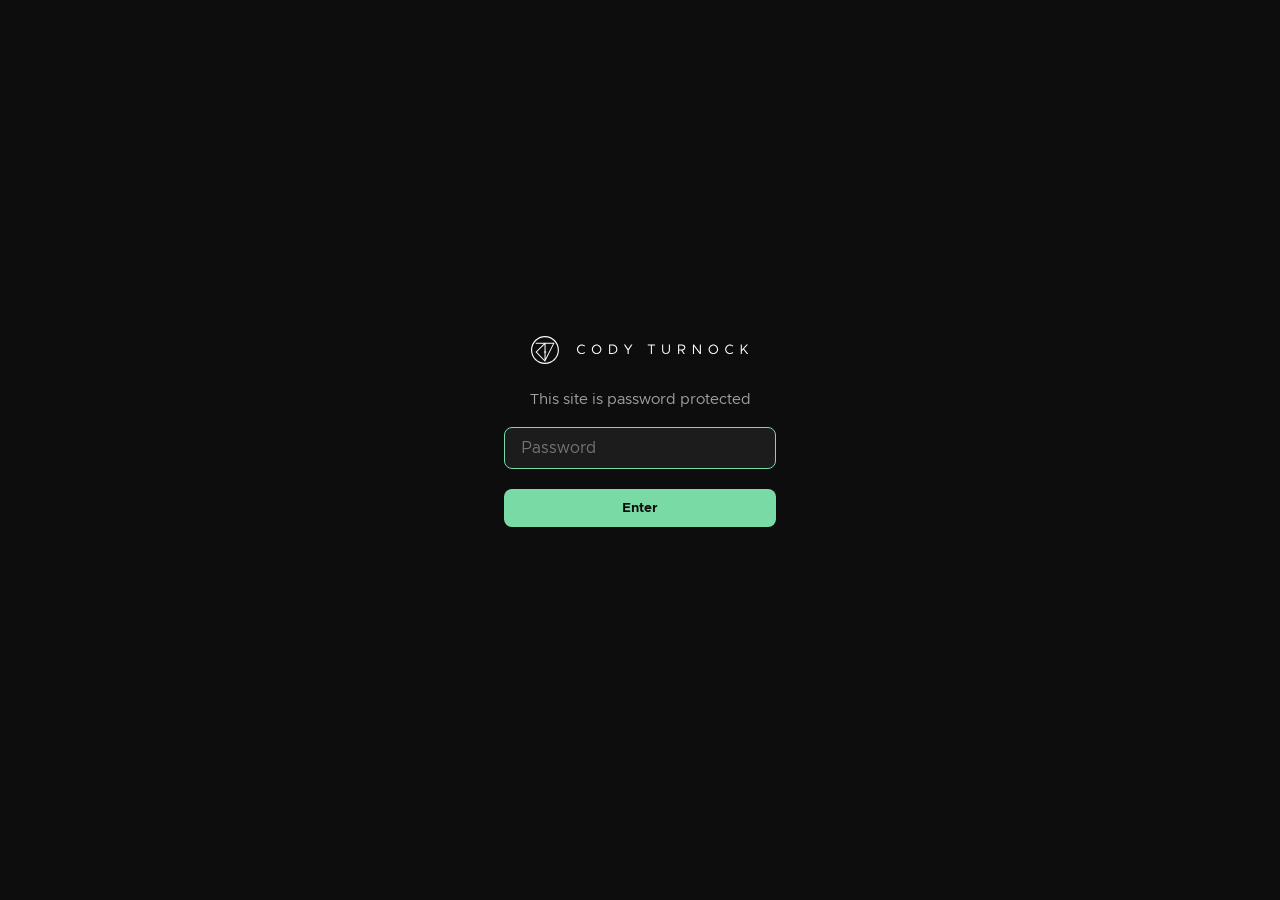
==== custom-video-request.html @ 4d794141 "added new website files" ====
<!DOCTYPE html>
<html lang="en">
<head>
    <meta charset="UTF-8">
    <meta name="viewport" content="width=device-width, initial-scale=1.0">
    <script>
        if (window.location.hash) {
            history.replaceState(null, '', window.location.pathname + window.location.search);
        }
    </script>
    <title>Custom Video Request | Cody Turnock</title>
    <meta name="description" content="Case study: redesigning how fleet managers request vehicle camera footage — from a spec that couldn't work to the most-used feature among dual-camera customers.">
    <meta property="og:title" content="Custom Video Request | Cody Turnock">
    <meta property="og:description" content="Case study: redesigning how fleet managers request vehicle camera footage — from a spec that couldn't work to the most-used feature among dual-camera customers.">
    <meta property="og:type" content="article">
    <link rel="stylesheet" href="style.css">
    <link rel="icon" href="assets/cturnock-logo.svg" type="image/svg+xml">

</head>
<body>
    <div class="gate-overlay">
        <form id="gate-form" class="gate-form">
            <img src="assets/cturnock-logo-full.svg" alt="Cody Turnock logo" class="gate-logo">
            <label for="gate-password" class="gate-label">This site is password protected</label>
            <input type="password" id="gate-password" class="gate-input" placeholder="Password" autocomplete="off" autofocus>
            <button type="submit" class="gate-submit">Enter</button>
            <p id="gate-error" class="gate-error"></p>
        </form>
    </div>
    <div id="site-content">
    <section class="navigation">
        <a href="index.html"><img src="assets/cturnock-logo-full.svg" alt="Cody Turnock logo"></a>
        <a href="index.html" class="nav-back">&larr; All Work</a>
    </section>
    <section class="hero">
      <h1>Custom video request</h1>
      <p>Redesigning how fleet managers find and request vehicle camera footage — from a spec that couldn't work to the most-used feature among dual-camera customers.</p>
    <p class="super-sub">Ambiguous requirements • Cross-functional alignment • Systems thinking • Business impact</p>
    </section>
    <div class="case-body">
        <div class="case-content">
            <section class="introduction">
                <div class="intro-role">
                    <span class="title-label">My Role</span>
                    <p>Sole Product Designer partnering with Product, Engineering, Legal, Customer Success, and leadership. Led workflow definition, interaction design, stakeholder alignment, and implementation through launch.</p>
                </div>
                <div class="intro-product">
                    <span class="title-label">Product</span>
                    <p>OnStar Vehicle Insights</p>
                </div>
                <div class="intro-outcome">
                    <span class="title-label">Outcome</span>
                    <p class="outcome-text">Shipped in OnStar Vehicle Insights, carried into the consolidated platform</p>
                </div>
                <div class="intro-image">
                    <img src="assets/cvr/fully-loaded.jpg" alt="OnStar Vehicle Insights Select Clip screen for Work Truck 1234 with the trip map and both road-facing and in-cabin camera previews loaded">
                </div>
            </section>
            <section class="story">
                <span class="story-bg-number" aria-hidden="true">01</span>
                <div class="story-content">
                    <span class="story-eyebrow">01 — Situation</span>
                    <h2>Footage only existed if the system decided something happened.</h2>
                    <p>OnStar Vehicle Insights gave fleet managers visibility into their vehicles, but access to video was limited to clips the system automatically captured when it detected an event — a hard brake, a collision, or another predefined trigger. If nothing triggered an event, there was no way to retrieve footage, even though fleet managers regularly needed to review moments the system couldn't anticipate.</p>
                    <p class="story-callout">Before — footage only existed if an event triggered it</p>
                </div>
                <div class="story-image">
                    <img src="assets/cvr/camera.png" alt="OnStar Vehicle Insights Trip History showing an automatically captured Hard Brake camera event with the road-view clip playing">
                </div>
            </section>
            <section class="story">
                <span class="story-bg-number story-bg-number--right" aria-hidden="true">02</span>
                <div class="story-content">
                    <span class="story-eyebrow">02 — Problem</span>
                    <h2>The spec asked for the one thing a fleet manager couldn't give.</h2>
                    <p>The original requirement asked for the opposite of what a fleet manager could realistically provide: an exact timestamp, with no other context, in exchange for a single 30-second video clip. In practice, that meant already knowing — to the second — when something had happened, at which point there was rarely much left to learn from the footage.</p>
                    <p>I brought two versions to the first design review after kickoff: the one the requirements described, and an alternative built from patterns already in the product. Instead of requiring an exact timestamp, a manager could narrow by location using the trip snapshot markers already on the map.</p>
                    <p>Product chose the original specification. The &ldquo;creepy factor&rdquo; label had come out of Legal's response to an earlier attempt at the problem and was still in the air, and Product was adding friction pre-emptively rather than spend the argument later. My alternatives stayed deliberately inside components and patterns OVI already had, which I thought made them easy to say yes to. Anything past the PRD was going to get the same answer. I disagreed and said so, but was directed to stay within the confines of the PRD to keep the project moving &mdash; so I built the requested version properly.</p>
                    <div class="callout-quote">
                        <p>The version written to the PRD was approved by the product manager and his manager, and moved forward on that basis. It wasn't until it was shown to the VP of Cloud &amp; AI / Digital Experiences that it stalled — he didn't buy the solution, for exactly the reason I'd flagged from the beginning: the friction to find footage was still too high for fleet managers to get what they needed. That pushback became the opportunity to solve the real problem instead of the original specification.</p>
                    </div>
                    <p class="story-callout">What I built to the original spec</p>
                    <div class="framed-image-row framed-image-row-2">
                        <div class="framed-image"><img src="assets/cvr/vehicle-dealer-grid-01.jpg" alt="Select Clip screen with trip map and timeline"></div>
                        <div class="framed-image"><img src="assets/cvr/v1-clips.png" alt="Lytx Recordings modal with a date and time picker and a single requested clip preview, showing 100 clips remaining"></div>
                    </div>
                </div>
            </section>
            <section class="story">
                <span class="story-bg-number" aria-hidden="true">03</span>
                <div class="story-content">
                    <span class="story-eyebrow">03 — Approach</span>
                    <h2>Rethinking the problem.</h2>
                    <p>Because I had raised the concern early and brought alternative thinking with me, I was given room to design without technical or business constraints — not just to land on the ideal experience, but to solve the problem for our dual-camera customers: identify the ideal experience first, then work backward toward something feasible.</p>
                    <p>My first concept assumed infrastructure the platform didn't yet have, including live video streaming. While it wasn't immediately buildable, it clarified something important: users didn't need live video — they needed multiple ways to narrow down a specific moment in time. That insight became the foundation for the rest of the experience.</p>

                    <h3>Designing the experience.</h3>
                    <p>I worked with Product and Engineering to evolve the ideal concept into something that could realistically ship, bringing the director, the VP, and the engineering leads along as it took shape. The final workflow allows a fleet manager to select a vehicle, narrow the search by date and time, cross-reference the trip on a map to identify the correct location, and preview a still image before requesting footage.</p>

                    <div class="framed-image">
                        <img src="assets/cvr/select-trip-modal.png" alt="Select Trip modal showing a vehicle's trips for the day on a map">
                    </div>
                    <div class="callout-box">
                        <span class="callout-label">Decision 01 — Keeping clips with the vehicle</span>
                        <p>The simplest implementation stored every requested clip in one centralized page, disconnected from the vehicle it belonged to. I pushed for a different approach: every vehicle received its own Clips page, using the existing vehicle list as the primary way to browse, search, and filter footage — matching how fleet managers already thought about their vehicles instead of forcing them into a separate organizational model.</p>
                    </div>

                    <div class="framed-image-row">
                        <div class="framed-image"><img src="assets/cvr/select-clip-timeline.png" alt="Select Clip screen with the trip timeline scrubber"></div>
                        <div class="framed-image"><img src="assets/cvr/map-noselect.jpg" alt="Select Clip screen before a clip is selected"></div>
                        <div class="framed-image"><img src="assets/cvr/select-clip-hero.png" alt="Select Clip screen with road and in-cabin camera previews"></div>
                    </div>
                    <div class="callout-box">
                        <span class="callout-label">Decision 02 — Designing around hardware limitations</span>
                        <p>Requesting a clip wakes the vehicle's camera, which can take up to two minutes if it's asleep. Rather than leaving users waiting on a loading state, the experience relies on cached trip data so users can immediately browse trips and identify the moment they need. Trips without available video are flagged up front, and the camera wake-up happens in parallel while users select a date, trip, and location. In many cases, the camera is ready by the time they've made a selection — if not, users can still submit a request without a preview when they already know the exact moment they need.</p>
                    </div>

                    <h3>Earning legal approval.</h3>
                    <blockquote class="pull-quote">
                        <p>The design I brought to Legal did more of what they had objected to, not less.</p>
                    </blockquote>
                    <p>By the time it reached Legal, the design had approval from Product, Engineering, my director, and the VP. It also went further than the version that had drawn the &ldquo;creepy factor&rdquo; label: time, location, and still images from both the road-facing and in-cabin cameras, all available before a manager requested any video. The objection was never the map itself &mdash; it was that the product kept adding ways to watch the driver. Legal pushed back on the same grounds.</p>
                    <p>Rather than debating opinions, I reframed the conversation by asking whether there was an actual legal or regulatory requirement preventing it. If there was, I'd design around it. If not, we could focus on mitigating the concerns instead of removing the capability altogether.</p>
                    <p>I also shifted the discussion toward the business problem we were solving. This wasn't simply about tracking drivers — it was about protecting company-owned vehicles worth $50,000–100,000 that could cause significant damage if misused.</p>

                    <div class="callout-box">
                        <span class="callout-label">To make the feature easier to approve, I proposed additional safeguards</span>
                        <ul>
                            <li>Every video request would generate an email notification.</li>
                            <li>Every request would be recorded in an audit log.</li>
                            <li>Video requests would be limited to four minutes of footage.</li>
                        </ul>
                    </div>
                    <div class="callout-quote">
                        <p>Separating hard requirements from subjective concerns, combined with stronger business framing and meaningful safeguards, ultimately earned approval for the experience.</p>
                    </div>
                </div>
            </section>
        </div>
    </div>

    <section class="flow-section">
        <span class="story-eyebrow">Mapping every scenario</span>
        <p>The full decision flow, worked out across vehicle states, camera availability, and request outcomes before a single screen got built.</p>
        <div class="board-frame">
            <img src="assets/cvr/cvr-flow.png" alt="Full decision flow diagram covering vehicle states, camera availability, and request outcomes">
        </div>

        <span class="title-label">Inspiration — Timeline &amp; scrubber interactions</span>
        <div class="inspiration-grid">
            <img src="assets/cvr/insp-01.jpg" alt="Reference: video player scrubber interaction">
            <img src="assets/cvr/insp-02.jpg" alt="Reference: clip editor timeline interaction">
            <img src="assets/cvr/insp-04.jpg" alt="Reference: multi-track timeline with waveform">
            <img src="assets/cvr/insp-03.jpg" alt="Reference: clip selection timeline">
        </div>
    </section>

    <section class="outcome">
        <div class="outcome-inner">
            <span class="story-bg-number" aria-hidden="true">04</span>
            <span class="story-eyebrow">04 — Outcome</span>
            <h2>A single 30-second clip request became a new way to search, request, and manage footage.</h2>
            <p>The workflow shipped in OnStar Vehicle Insights and was later adapted into GM's new consolidated commercial platform, demonstrating that the interaction model held up well beyond the original product.</p>

            <div class="stat-tiles">
                <div class="stat-tile">Custom video became the #1 requested feature among dual-camera customers.</div>
                <div class="stat-tile">Awareness of the feature reportedly helped support sales conversations around new camera hardware.</div>
                <div class="stat-tile">Among those customers, the per-vehicle Clips page became the most-visited page, 30–40% ahead of the next closest.</div>
            </div>

            <blockquote class="pull-quote">
                <p>&ldquo;This is an OVI feature worth the wait.&rdquo;</p>
                <cite>— Customer Success Manager</cite>
            </blockquote>

            <span class="title-label">Adapted into the new consolidated platform</span>
            <div class="board-frame">
                <img src="assets/cvr/ofi-flow.png" alt="Flow diagram of the video request workflow adapted into the new consolidated fleet platform">
            </div>
            <div class="framed-image-row">
                <div class="framed-image"><img src="assets/cvr/ofi-clips-table.jpg" alt="Video requests table in the new consolidated fleet platform"></div>
                <div class="framed-image"><img src="assets/cvr/ofi-empty-state.jpg" alt="Request video clip modal before a vehicle and date are chosen"></div>
                <div class="framed-image"><img src="assets/cvr/ofi-map-noselect.jpg" alt="Request video clip modal with a trip route drawn on the map"></div>
            </div>
            <div class="framed-image-row framed-image-row-2">
                <div class="framed-image"><img src="assets/cvr/ofi-complete.jpg" alt="Request video clip modal with trip photos and clip details filled in"></div>
                <div class="framed-image"><img src="assets/cvr/ofi-clip-details.jpg" alt="Clip details page with outside and inside camera views"></div>
            </div>
        </div>
    </section>

    <section class="case-footer">
        <span class="case-footer-copyright">&copy; Cody Turnock</span>
        <a href="index.html" class="case-footer-back">Back to work &rarr;</a>
    </section>
    </div>
    <script src="password-gate.js"></script>
</body>
</html>
---- style.css ----
*, *::before, *::after {
  box-sizing: border-box;
  margin: 0;
  padding: 0;
}

html {
  scroll-behavior: smooth;
}

@font-face {
    font-family: "Clarity-city";
    src: url('fonts/ClarityCity-Regular.woff2') format("woff2");
    font-weight: 500;
    font-style: normal;
}
@font-face {
    font-family: "Clarity-city";
    src: url('fonts/ClarityCity-Bold.woff2') format("woff2");
    font-weight: 700;
    font-style: normal;
}

/* ==========================================================================
   CASE STUDY PAGE PATTERNS
   Established on custom-video-request.html — reuse these same classes on
   the other case studies (fleet-director, vehicle-upload, etc.) so every
   page shares one visual system. See "Page specific styling" further down
   for the full rule definitions.

   PAGE SKELETON
   .case-body        — wraps all numbered sections, stacked.
   .case-content      — holds .introduction and every .story section, stacked.
   .introduction       — the My Role / Product / Outcome row at the top,
                        3-column grid (role gets more space than the two
                        short value columns), plus one full-width image.

   NUMBERED STORY SECTIONS (.story)
   Each numbered chapter (01 Situation, 02 Problem, 03 Approach...) is one
   <section class="story"> containing:
     .story-bg-number   — giant faint number watermark, left-aligned by
                          default. Add the extra class "story-bg-number--right"
                          to alternate a specific section to the right.
     .story-content      — eyebrow + h2 + body copy + any callouts/images,
                          all in document order (images can sit inline
                          between paragraphs, not just at the end).
     .story-eyebrow       — small green "01 — Situation" label.
     h3                   — sub-heading for splitting one story section into
                          parts (e.g. "Earning alignment." / "Designing the
                          experience." inside 03 — Approach).
     .story-callout        — single-line bold green statement (e.g.
                          "Before — footage only existed if an event
                          triggered it").

   CALLOUT VARIANTS — pick based on what the content is doing:
     .callout-quote  — left green accent border, dark tinted background.
                       Use for an emphasis PARAGRAPH pulled out of the
                       narrative (e.g. "the design was approved, then
                       stalled when...").
     .callout-box    — full border box, use for a LABELED aside: a bulleted
                       list (safeguards) or a "Decision 01 — ..." writeup.
                       Needs a .callout-label span as the heading.
     .pull-quote      — larger italic standalone quote (blockquote + p),
                       optional <cite> for attribution. Use sparingly, for
                       the single most quotable line in a section (a
                       stakeholder's words, a sharp one-liner) — it's a
                       bigger visual break than callout-quote.

   IMAGES
     .intro-image / .story-image  — one full-width framed screenshot at the
                       end of a section's content.
     .framed-image     — same framed-screenshot treatment, but usable inline
                       mid-content (e.g. between two callouts).
     .framed-image-row — 3-across grid of .framed-image. Add modifier class
                       "framed-image-row-2" for a 2-across (50/50) row.
     .framed-image-caption — small bold green label, for captioning one
                       image inside a framed-image-row (e.g. "Add manually"
                       above the empty-state image in a before/after pair).
     .board-frame       — for full-width flow-diagram / whiteboard exports
                       (no inner padding card, just a clean frame).
     .inspiration-grid  — 4-across grid with dashed borders, for mood-board /
                       reference thumbnails (not real product screenshots).

   OUTCOME SECTION (.outcome)
   Reserve for the final numbered section only — full-bleed background,
   gradient fading back to the page background near the bottom.
     .stat-tiles / .stat-tile — 3-across bordered, dark-filled result tiles.
     .pull-quote               — testimonial quote reused here with <cite>.

   CONCEPT / IN-PROGRESS PAGES (fleet-director.html)
     .case-badge          — small dot + "Case study — concept" label above h1.
     .story-final          — put on the last numbered .story section instead
                       of using .outcome, when the page shouldn't end on a
                       full-bleed gradient (e.g. still-conceptual work) —
                       just adds a plain top/bottom divider.

   TOP NAV (all case study / work pages)
     .navigation        — logo (linked to index.html) on the left, plus a
                       single .nav-back "All Work" link on the right. Same
                       markup and classes on every work page for consistency.
   ========================================================================== */

html {
    overflow-x: hidden;
}
body {
    background-color:#0D0D0D;
    color:#ffffff;
    max-width: 1400px;
    margin-inline:auto;
    padding:0 48px;
}
a {
    text-decoration: none;
    color:#fff;
}
a:hover {
    color: #7ADAA5;
}

/*Password gate — site-wide, gates every page. Hidden by default so a
  visitor without JS (or before password-gate.js runs) never sees the real
  content; JS adds .unlocked to <body> once the password is confirmed.*/
#site-content {
    display: none;
}
body.unlocked #site-content {
    display: block;
}
.gate-overlay {
    position: fixed;
    inset: 0;
    z-index: 1000;
    display: flex;
    align-items: center;
    justify-content: center;
    background: #0D0D0D;
}
body.unlocked .gate-overlay {
    display: none;
}
.gate-form {
    display: flex;
    flex-direction: column;
    align-items: center;
    gap: 1.25rem;
    width: 100%;
    max-width: 320px;
    padding: 0 24px;
    text-align: center;
}
.gate-logo {
    height: 28px;
    margin-bottom: 0.5rem;
}
.gate-label {
    color: #a3a3a3;
    font-family: "clarity-city", sans-serif;
    font-weight: 500;
    font-size: 0.95rem;
}
.gate-input {
    width: 100%;
    padding: 0.75rem 1rem;
    border: 1px solid rgba(255, 255, 255, 0.2);
    border-radius: 8px;
    background: #1C1C1C;
    color: #ffffff;
    font-family: "clarity-city", sans-serif;
    font-size: 1rem;
}
.gate-input:focus {
    outline: none;
    border-color: #7ADAA5;
}
.gate-submit {
    width: 100%;
    padding: 0.75rem 1rem;
    border: none;
    border-radius: 8px;
    background: #7ADAA5;
    color: #0D0D0D;
    font-family: "clarity-city", sans-serif;
    font-weight: 700;
    cursor: pointer;
}
.gate-submit:hover {
    background: #66C793;
}
.gate-error {
    color: #FF8A8A;
    font-size: 0.85rem;
    min-height: 1.2em;
    font-family: "clarity-city", sans-serif;
}

/*navigation*/
.navigation {
    display: flex;
    justify-content: space-between;
    align-items: center;
    padding: 1.5rem 0;
    border-bottom: 1px solid rgba(255, 255, 255, 0.12);
    font-family: "Clarity-city";
    font-weight: 500;
}
.logo-side {
    display: flex;
    align-items: center;
}
.logo-side img {
    padding-right:16px;
}
.navigation h3 {
    font-weight: 500;
    font-size: 1.15rem;
    text-transform: uppercase;
    letter-spacing: 8px;
}
.navi {
    list-style: none;
    display: flex;
    gap: 2.5rem;
}
.navi li {
    display: inline-block;
    font-weight: 500;
    text-transform: uppercase;
}
.logo-side h3 {
    display: inline;
    padding-left:8px;
}
/*Hero section*/
.hero {
    padding: 5rem 0 4rem;
}
.hero h1 {
    font-family: "clarity-city", sans-serif;
    font-weight: 700;
    font-size: clamp(44px, 6vw, 88px);
    padding-bottom: 24px;
}
.hero p {
    font-size:20px;
    color: #a3a3a3;
    line-height: 1.5;
    font-family: "clarity-city", sans-serif;
    font-weight: 500;
}

/*Work section*/
.work {
    padding: 4rem 0;
}

.section-label {
    display: block;
    font-family: "clarity-city", sans-serif;
    font-weight: 700;
    font-size: 0.85rem;
    letter-spacing: 0.15em;
    text-transform: uppercase;
    color: #8a8a8a;
    padding-bottom: 2rem;
    border-bottom: 1px solid rgba(255, 255, 255, 0.15);
}

.projects {
    display: grid;
    grid-template-columns: 60px 1fr 40px;
    align-items: center;
    gap: 2rem;
    padding: 3rem 0;
    border-bottom: 1px solid rgba(255, 255, 255, 0.15);
}

.project-number {
    font-family: "clarity-city", sans-serif;
    font-weight: 700;
    color: #7ADAA5;
}

.project-content h2 {
    font-family: "clarity-city", sans-serif;
    font-weight: 700;
    font-size: clamp(28px, 3.5vw, 48px);
    margin-bottom: 1rem;
}

.project-content p {
    color: #a3a3a3;
    font-size: clamp(16px, 1.4vw, 20px);
    line-height: 1.5;
    max-width: 55ch;
    margin-bottom: 1.5rem;
    font-family: "clarity-city", sans-serif;
    font-weight:500;

}

.tags {
    display: flex;
    flex-wrap: wrap;
    gap: 0.75rem;
}

.tag {
    display: inline-flex;
    align-items: center;
    padding: 0.4rem 1rem;
    border: 1px solid rgba(122, 218, 165, 0.5);
    border-radius: 999px;
    color: #7ADAA5;
    font-family: "clarity-city", sans-serif;
    font-weight: 700;
    font-size: 0.85rem;
}

.arrow {
    justify-self: end;
    color: #8a8a8a;
    font-size: 1.5rem;
}

/*About*/
.about {
    padding: 4rem 0;
    border-bottom: 1px solid rgba(255, 255, 255, 0.15);
}

.img-cont {
    display: flex;
    flex-direction: row;
    gap: 3rem;
    align-items: flex-start;
}

.img-cont > .img {
    flex: 1 1 35%;
    aspect-ratio: 4 / 5;
    border-radius: 12px;
    overflow: hidden;
    border: 1px solid rgba(255, 255, 255, 0.15);
    
}

.img-cont > .img img {
    width: 100%;
    height: 100%;
    object-fit: cover;
    display: block;
}

.about-text {
    flex: 1 1 50%;
    display: flex;
    flex-direction: column;
    gap: 1.25rem;
}

.about-text p {
    color: #d9d9d9;
    font-size: 1.15rem;
    line-height: 1.6;
    font-family: "clarity-city", sans-serif;
    font-weight:500;
    
}

.about .section-label {
    border-bottom: none;
    padding-bottom: 0;
    margin-bottom: 0;
}

/*Footer*/
.footer {
    display: flex;
    justify-content: space-between;
    align-items: flex-start;
    gap: 2rem;
    padding: 4rem 0 3rem;
}

.footer-main h1 {
    font-family: "clarity-city", sans-serif;
    font-weight: 700;
    font-size: clamp(32px, 4vw, 56px);
    max-width: 700px;
    margin-bottom: 1.5rem;
}

.footer-main .email-link {
    display: inline-flex;
    align-items: center;
    gap: 0.5rem;
    color: #7ADAA5;
    font-weight: 700;
    font-size: 1.15rem;
    text-decoration: none;
    font-family: "clarity-city", sans-serif;
    font-weight: 700;
}

.footer-links {
    display: flex;
    flex-direction: column;
    align-items: flex-end;
    gap: 0.75rem;
    text-align: right;
}

.footer-links a {
    color: #ffffff;
    font-weight: 700;
    text-decoration: none;
}
.footer-links a:hover {
    color: #7ADAA5;
}

.footer-links .copyright {
    color: #8a8a8a;
    font-size: 0.85rem;
    margin-top: 0.5rem;
}

/*Page specific styling*/
.hero .super-sub {
    font-weight: 700;
    color: #7BCBA0;
}
.title-label {
    display: block;
    font-family: "clarity-city", sans-serif;
    font-weight: 700;
    font-size: 0.85rem;
    letter-spacing: 0.15em;
    text-transform: uppercase;
    color: #8a8a8a;
}
.introduction p {
    font-family: "clarity-city", sans-serif;
    font-weight: 500;
    line-height: 1.6;
}
.introduction {
    display: grid;
    grid-template-columns: 2fr 1fr 1fr;
    column-gap: 4rem;
    padding: 3rem 0 5rem;
    border-top: 1px solid rgba(255, 255, 255, 0.12);
}
.intro-role,
.intro-product,
.intro-outcome {
    display: flex;
    flex-direction: column;
    gap: 0.75rem;
}
.outcome-text {
    font-weight: 700;
    color: #ffffff;
}

/*Case-study body — holds .introduction and every .story section, stacked.*/
.case-body {
    display: block;
}

.intro-image,
.story-image {
    grid-column: 1 / -1;
    margin-top: 3rem;
    overflow: hidden;
    border-radius: 12px;
    border: 1px solid rgba(255, 255, 255, 0.15);
    box-shadow: 0 20px 60px rgba(0, 0, 0, 0.35);
}
.intro-image img,
.story-image img {
    width: 100%;
    display: block;
}

/*Story sections — repeatable pattern for 01 Situation, 02 Approach, etc.*/
.story {
    position: relative;
    padding: 5rem 0 5rem;
}

/*Giant faint number sits behind the content as a watermark — absolutely
  positioned so it doesn't take up grid space, and z-indexed under everything
  else in the section.*/
.story-bg-number {
    position: absolute;
    top: -2rem;
    left: -1rem;
    z-index: 0;
    font-family: "clarity-city", sans-serif;
    font-weight: 700;
    font-size: clamp(160px, 20vw, 320px);
    line-height: 1;
    color: rgba(255, 255, 255, 0.04);
    user-select: none;
}
.story-bg-number--right {
    left: auto;
    right: -1rem;
}

.story-content {
    position: relative;
    z-index: 1;
}

.story-eyebrow {
    display: block;
    font-family: "clarity-city", sans-serif;
    font-weight: 700;
    font-size: 0.85rem;
    letter-spacing: 0.15em;
    text-transform: uppercase;
    color: #7ADAA5;
    margin-bottom: 1.5rem;
}

.story-content h2 {
    font-family: "clarity-city", sans-serif;
    font-weight: 700;
    font-size: clamp(32px, 4vw, 56px);
    line-height: 1.15;
    margin-bottom: 2rem;
}

.story-content p {
    font-family: "clarity-city", sans-serif;
    font-weight: 500;
    color: #a3a3a3;
    font-size: 1.15rem;
    line-height: 1.6;
    margin-bottom: 1.25rem;
    max-width: 65ch;
}

.story-content p.story-callout {
    margin-top: 2rem;
    font-weight: 700;
    color: #7ADAA5;
}

.story-content h3 {
    font-family: "clarity-city", sans-serif;
    font-weight: 700;
    font-size: clamp(22px, 2.2vw, 30px);
    margin: 3rem 0 1.5rem;
}

/*Pull-quote callout — left accent border, used for emphasis paragraphs*/
.callout-quote {
    margin: 2rem 0;
    padding: 1.5rem 2rem;
    border-left: 3px solid #7ADAA5;
    background-color: #12201A;
}
.callout-quote p {
    color: #d9d9d9 !important;
    max-width: none !important;
    margin-bottom: 1rem;
}
.callout-quote p:last-child {
    margin-bottom: 0;
}

/*Bordered callout box — used for safeguard lists and decision call-outs*/
.callout-box {
    margin: 2rem 0;
    padding: 1.75rem 2rem;
    border: 1px solid rgba(122, 218, 165, 0.35);
    border-radius: 8px;
    background-color: #0F1A15;
}
.callout-box p {
    color: #d9d9d9 !important;
    max-width: none !important;
    margin-bottom: 1rem;
}
.callout-box p:last-child {
    margin-bottom: 0;
}
.callout-label {
    display: block;
    font-family: "clarity-city", sans-serif;
    font-weight: 700;
    font-size: 0.9rem;
    color: #7ADAA5;
    margin-bottom: 1rem;
}
.callout-box ul {
    list-style: none;
    display: flex;
    flex-direction: column;
    gap: 0.6rem;
}
.callout-box li {
    position: relative;
    padding-left: 1.25rem;
    color: #d9d9d9;
    font-family: "clarity-city", sans-serif;
    font-weight: 500;
    line-height: 1.6;
}
.callout-box li::before {
    content: "";
    position: absolute;
    left: 0;
    top: 0.6em;
    width: 5px;
    height: 5px;
    border-radius: 50%;
    background: #7ADAA5;
}

/*Inline framed images used within story content*/
.framed-image {
    margin: 2rem 0;
    overflow: hidden;
    border-radius: 12px;
    border: 1px solid rgba(255, 255, 255, 0.15);
    box-shadow: 0 20px 60px rgba(0, 0, 0, 0.35);
}
.framed-image img {
    width: 100%;
    display: block;
}
.framed-image-row {
    display: grid;
    grid-template-columns: repeat(3, 1fr);
    gap: 1.5rem;
    margin: 2rem 0;
}
.framed-image-row .framed-image {
    margin: 0;
}
.framed-image-row-2 {
    grid-template-columns: repeat(2, 1fr);
}
.framed-image-caption {
    display: block;
    font-family: "clarity-city", sans-serif;
    font-weight: 700;
    color: #7ADAA5;
    margin-bottom: 0.75rem;
}

/*Flow diagram + inspiration section*/
.flow-section {
    padding: 5rem 0;
    border-top: 1px solid rgba(255, 255, 255, 0.12);
}
.flow-section > p {
    font-family: "clarity-city", sans-serif;
    font-weight: 500;
    color: #a3a3a3;
    font-size: 1.15rem;
    line-height: 1.6;
    margin: 1.5rem 0 2.5rem;
    max-width: 65ch;
}
.board-frame {
    overflow: hidden;
    border-radius: 12px;
    border: 1px solid rgba(255, 255, 255, 0.15);
    margin-bottom: 4rem;
}
.board-frame img {
    width: 100%;
    display: block;
}
.inspiration-grid {
    display: grid;
    grid-template-columns: repeat(4, 1fr);
    gap: 1.25rem;
    margin-top: 1.5rem;
}
.inspiration-grid img {
    width: 100%;
    display: block;
    border-radius: 8px;
    border: 1px dashed rgba(255, 255, 255, 0.3);
}

/*Outcome section — full-bleed dark green background, fading back to the
  page background in roughly the last quarter of the section rather than evenly*/
.outcome {
    background: linear-gradient(to bottom, #0B1712 0%, #0B1712 75%, #0D0D0D 100%);
    margin-left: calc(50% - 50vw);
    margin-right: calc(50% - 50vw);
    padding: 5rem calc(50vw - 50%) 6rem;
    overflow: hidden;
}
.outcome-inner {
    position: relative;
    max-width: 1304px;
    margin-inline: auto;
}
.outcome-inner > .story-eyebrow {
    position: relative;
    z-index: 1;
}
.outcome-inner > h2 {
    position: relative;
    z-index: 1;
    font-family: "clarity-city", sans-serif;
    font-weight: 700;
    font-size: clamp(32px, 4vw, 56px);
    line-height: 1.15;
    margin: 1.5rem 0 2rem;
}
.outcome-inner > p {
    position: relative;
    z-index: 1;
    font-family: "clarity-city", sans-serif;
    font-weight: 500;
    color: #a3a3a3;
    font-size: 1.15rem;
    line-height: 1.6;
    max-width: 65ch;
}
.stat-tiles {
    position: relative;
    z-index: 1;
    display: grid;
    grid-template-columns: repeat(3, 1fr);
    gap: 1.5rem;
    margin: 3rem 0;
}
.stat-tile {
    padding: 1.75rem;
    border: 1px solid rgba(122, 218, 165, 0.35);
    border-radius: 8px;
    background-color: #1C1C1C;
    font-family: "clarity-city", sans-serif;
    font-weight: 700;
    color: #ffffff;
    line-height: 1.4;
}
.pull-quote {
    position: relative;
    z-index: 1;
    margin: 4rem 0;
    padding-left: 1.5rem;
    border-left: 3px solid #7ADAA5;
}
.pull-quote p {
    font-family: "clarity-city", sans-serif;
    font-weight: 700;
    font-size: 1.4rem;
    font-style: italic;
    color: #ffffff;
    margin-bottom: 0.75rem;
}
.pull-quote cite {
    font-style: normal;
    color: #8a8a8a;
}
.outcome-inner > .title-label {
    position: relative;
    z-index: 1;
    margin-bottom: 1.5rem;
}

/*Case-study footer*/
.case-footer {
    display: flex;
    justify-content: space-between;
    align-items: center;
    padding: 3rem 0;
}
.case-footer-copyright {
    color: #8a8a8a;
    font-size: 0.85rem;
}
.case-footer-back {
    color: #7ADAA5;
    font-weight: 700;
    font-family: "clarity-city", sans-serif;
}

/*Back-to-work link in the top nav on case study pages.*/
.nav-back {
    color: #7ADAA5;
    font-weight: 700;
    font-family: "clarity-city", sans-serif;
}
.case-badge {
    display: inline-flex;
    align-items: center;
    gap: 0.5rem;
    font-family: "clarity-city", sans-serif;
    font-weight: 700;
    font-size: 0.85rem;
    letter-spacing: 0.15em;
    text-transform: uppercase;
    color: #7ADAA5;
    margin-bottom: 1.5rem;
}
.case-badge-dot {
    width: 6px;
    height: 6px;
    border-radius: 50%;
    background: #7ADAA5;
}

/*Final numbered section on a concept page — plain top/bottom divider
  instead of the full-bleed gradient .outcome treatment.*/
.story-final {
    border-top: 1px solid rgba(255, 255, 255, 0.12);
    border-bottom: 1px solid rgba(255, 255, 255, 0.12);
}

/* ==========================================================================
   RESPONSIVE
   Two breakpoints. 900px (tablet) collapses the text-heavy multi-column
   grids to one column and steps the image grids down from 3/4-across to
   2-across. 600px (phone) takes everything the rest of the way to a single
   column and tightens spacing/type.
   ========================================================================== */
@media (max-width: 900px) {
    body {
        padding: 0 32px;
    }
    .hero {
        padding: 3.5rem 0 3rem;
    }
    .hero h1,
    .footer-main h1 {
        font-size: clamp(34px, 8vw, 88px);
    }

    .navigation img {
        height: 28px;
        width: auto;
    }
    .navi {
        gap: 1.5rem;
    }

    .img-cont {
        flex-direction: column;
    }
    .img-cont > .img {
        flex: none;
        width: 100%;
    }
    .about-text {
        flex: none;
        width: 100%;
    }

    .footer {
        flex-direction: column;
        align-items: flex-start;
        gap: 2.5rem;
    }
    .footer-links {
        align-items: flex-start;
        text-align: left;
    }

    .introduction {
        grid-template-columns: 1fr;
        row-gap: 2rem;
        column-gap: 0;
    }

    .framed-image-row,
    .framed-image-row-2 {
        grid-template-columns: repeat(2, 1fr);
    }
    .inspiration-grid {
        grid-template-columns: repeat(2, 1fr);
    }
    .stat-tiles {
        grid-template-columns: 1fr;
    }

    .story {
        padding: 3.5rem 0;
    }
    .story-bg-number {
        font-size: 120px;
    }
}

@media (max-width: 600px) {
    body {
        padding: 0 20px;
    }

    .navigation {
        flex-wrap: wrap;
        gap: 1rem;
    }
    .navi {
        gap: 1rem;
    }
    .navi li {
        font-size: 0.85rem;
    }

    .projects {
        grid-template-columns: 32px 1fr 24px;
        gap: 1rem;
        padding: 2rem 0;
    }

    .framed-image-row,
    .framed-image-row-2 {
        grid-template-columns: 1fr;
    }
    .inspiration-grid {
        grid-template-columns: repeat(2, 1fr);
        gap: 0.75rem;
    }

    .callout-quote,
    .callout-box {
        padding: 1.25rem;
    }

    .outcome {
        padding: 3.5rem calc(50vw - 50%) 4rem;
    }

    .case-footer {
        flex-direction: column;
        align-items: flex-start;
        gap: 1rem;
    }

    .story-bg-number {
        font-size: 90px;
        top: -1rem;
    }
}
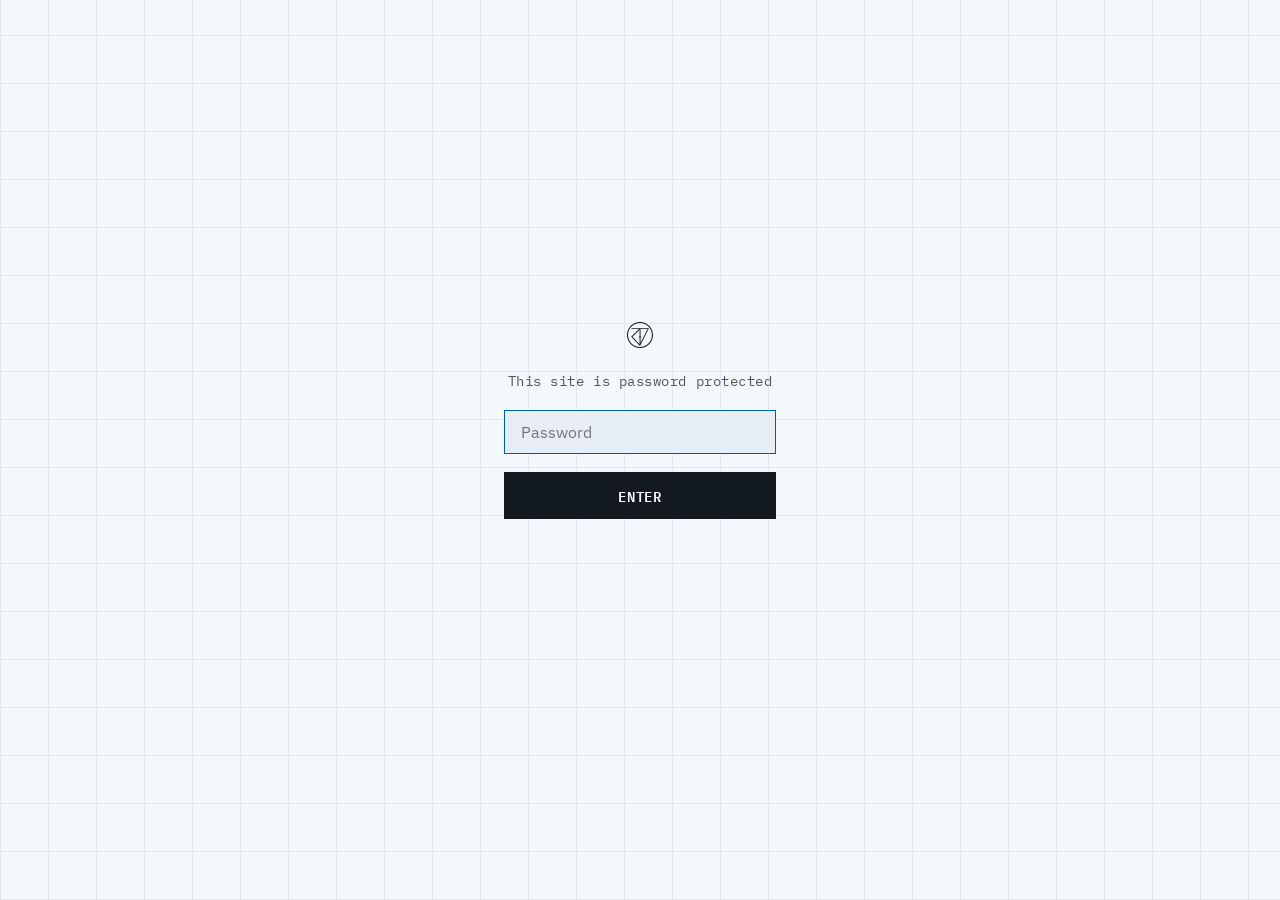
==== commit 201490be: "Rebuild home page and Custom Video Request case study in new spec-sheet visual system Reworks index." ====
--- a/custom-video-request.html
+++ b/custom-video-request.html
@@ -1,199 +1,267 @@
 <!DOCTYPE html>
 <html lang="en">
 <head>
-    <meta charset="UTF-8">
-    <meta name="viewport" content="width=device-width, initial-scale=1.0">
-    <script>
-        if (window.location.hash) {
-            history.replaceState(null, '', window.location.pathname + window.location.search);
-        }
-    </script>
-    <title>Custom Video Request | Cody Turnock</title>
-    <meta name="description" content="Case study: redesigning how fleet managers request vehicle camera footage — from a spec that couldn't work to the most-used feature among dual-camera customers.">
-    <meta property="og:title" content="Custom Video Request | Cody Turnock">
-    <meta property="og:description" content="Case study: redesigning how fleet managers request vehicle camera footage — from a spec that couldn't work to the most-used feature among dual-camera customers.">
-    <meta property="og:type" content="article">
-    <link rel="stylesheet" href="style.css">
-    <link rel="icon" href="assets/cturnock-logo.svg" type="image/svg+xml">
-
+<meta charset="UTF-8">
+<meta name="viewport" content="width=device-width, initial-scale=1.0">
+<script>
+    if (window.location.hash) {
+        history.replaceState(null, '', window.location.pathname + window.location.search);
+    }
+</script>
+<title>Custom Video Request | Cody Turnock</title>
+<meta name="description" content="Case study: redesigning how fleet managers request vehicle camera footage — from a spec that couldn't work to the most-used feature among dual-camera customers.">
+<meta property="og:title" content="Custom Video Request | Cody Turnock">
+<meta property="og:description" content="Case study: redesigning how fleet managers request vehicle camera footage — from a spec that couldn't work to the most-used feature among dual-camera customers.">
+<meta property="og:type" content="article">
+<link rel="preconnect" href="https://fonts.googleapis.com">
+<link rel="preconnect" href="https://fonts.gstatic.com" crossorigin>
+<link href="https://fonts.googleapis.com/css2?family=IBM+Plex+Mono:wght@400;500;600&family=IBM+Plex+Sans:wght@400;500;600;700&display=swap" rel="stylesheet">
+<link rel="stylesheet" href="theme.css">
+<link rel="icon" href="assets/cturnock-logo.svg" type="image/svg+xml">
 </head>
 <body>
-    <div class="gate-overlay">
-        <form id="gate-form" class="gate-form">
-            <img src="assets/cturnock-logo-full.svg" alt="Cody Turnock logo" class="gate-logo">
-            <label for="gate-password" class="gate-label">This site is password protected</label>
-            <input type="password" id="gate-password" class="gate-input" placeholder="Password" autocomplete="off" autofocus>
-            <button type="submit" class="gate-submit">Enter</button>
-            <p id="gate-error" class="gate-error"></p>
-        </form>
+
+<div class="gate-overlay">
+    <form id="gate-form" class="gate-form">
+        <svg class="gate-logo" viewBox="0 0 39 39" fill="none" xmlns="http://www.w3.org/2000/svg" aria-hidden="true">
+            <path d="M19.5 1.57512C29.3823 1.57512 37.4249 9.61454 37.4249 19.5C37.4249 29.3855 29.3855 37.4249 19.5 37.4249C9.61454 37.4249 1.57512 29.3823 1.57512 19.5C1.57512 9.61769 9.61454 1.57512 19.5 1.57512ZM19.5 0C8.72932 0 0 8.72932 0 19.5C0 30.2707 8.72932 39 19.5 39C30.2707 39 39 30.2707 39 19.5C39 8.72932 30.2675 0 19.5 0Z" fill="currentColor"/>
+            <path d="M6.27246 9.32812L6.8954 10.6581H17.9384L6.27246 22.2211L19.5807 35.8642L32.889 9.32812H6.27246V9.32812ZM18.8948 21.5971H18.0234V22.9271H18.8948V33.3241L8.22308 22.2621L18.8948 11.6981V21.5971ZM20.3075 22.968H21.2639V21.6381H20.3075V10.6581H30.8125L20.3075 31.4962V22.968Z" fill="currentColor"/>
+        </svg>
+        <label for="gate-password" class="gate-label">This site is password protected</label>
+        <input type="password" id="gate-password" class="gate-input" placeholder="Password" autocomplete="off" autofocus>
+        <button type="submit" class="gate-submit">Enter</button>
+        <p id="gate-error" class="gate-error"></p>
+    </form>
+</div>
+
+<div id="site-content">
+<div class="shell">
+
+  <div class="rail">
+    <div>
+      <a class="back" href="index.html">&larr; All work</a>
+      <div class="who">
+        <div class="n">Custom Video Request</div>
+        <div class="r">OnStar Vehicle Insights</div>
+      </div>
     </div>
-    <div id="site-content">
-    <section class="navigation">
-        <a href="index.html"><img src="assets/cturnock-logo-full.svg" alt="Cody Turnock logo"></a>
-        <a href="index.html" class="nav-back">&larr; All Work</a>
-    </section>
-    <section class="hero">
+    <nav class="ticks">
+      <a href="#situation" data-tick="situation" aria-current="true">Situation</a>
+      <a href="#problem" data-tick="problem">Problem</a>
+      <a href="#approach" data-tick="approach">Approach</a>
+      <a href="#legal" data-tick="legal">Earning legal approval</a>
+      <a href="#scenarios" data-tick="scenarios">Mapping every scenario</a>
+      <a href="#outcome" data-tick="outcome">Outcome</a>
+    </nav>
+    <div class="foot"><a href="mailto:codyturnock@gmail.com">codyturnock@gmail.com</a></div>
+  </div>
+
+  <main>
+
+    <header class="head">
       <h1>Custom video request</h1>
-      <p>Redesigning how fleet managers find and request vehicle camera footage — from a spec that couldn't work to the most-used feature among dual-camera customers.</p>
-    <p class="super-sub">Ambiguous requirements • Cross-functional alignment • Systems thinking • Business impact</p>
-    </section>
-    <div class="case-body">
-        <div class="case-content">
-            <section class="introduction">
-                <div class="intro-role">
-                    <span class="title-label">My Role</span>
-                    <p>Sole Product Designer partnering with Product, Engineering, Legal, Customer Success, and leadership. Led workflow definition, interaction design, stakeholder alignment, and implementation through launch.</p>
-                </div>
-                <div class="intro-product">
-                    <span class="title-label">Product</span>
-                    <p>OnStar Vehicle Insights</p>
-                </div>
-                <div class="intro-outcome">
-                    <span class="title-label">Outcome</span>
-                    <p class="outcome-text">Shipped in OnStar Vehicle Insights, carried into the consolidated platform</p>
-                </div>
-                <div class="intro-image">
-                    <img src="assets/cvr/fully-loaded.jpg" alt="OnStar Vehicle Insights Select Clip screen for Work Truck 1234 with the trip map and both road-facing and in-cabin camera previews loaded">
-                </div>
-            </section>
-            <section class="story">
-                <span class="story-bg-number" aria-hidden="true">01</span>
-                <div class="story-content">
-                    <span class="story-eyebrow">01 — Situation</span>
-                    <h2>Footage only existed if the system decided something happened.</h2>
-                    <p>OnStar Vehicle Insights gave fleet managers visibility into their vehicles, but access to video was limited to clips the system automatically captured when it detected an event — a hard brake, a collision, or another predefined trigger. If nothing triggered an event, there was no way to retrieve footage, even though fleet managers regularly needed to review moments the system couldn't anticipate.</p>
-                    <p class="story-callout">Before — footage only existed if an event triggered it</p>
-                </div>
-                <div class="story-image">
-                    <img src="assets/cvr/camera.png" alt="OnStar Vehicle Insights Trip History showing an automatically captured Hard Brake camera event with the road-view clip playing">
-                </div>
-            </section>
-            <section class="story">
-                <span class="story-bg-number story-bg-number--right" aria-hidden="true">02</span>
-                <div class="story-content">
-                    <span class="story-eyebrow">02 — Problem</span>
-                    <h2>The spec asked for the one thing a fleet manager couldn't give.</h2>
-                    <p>The original requirement asked for the opposite of what a fleet manager could realistically provide: an exact timestamp, with no other context, in exchange for a single 30-second video clip. In practice, that meant already knowing — to the second — when something had happened, at which point there was rarely much left to learn from the footage.</p>
-                    <p>I brought two versions to the first design review after kickoff: the one the requirements described, and an alternative built from patterns already in the product. Instead of requiring an exact timestamp, a manager could narrow by location using the trip snapshot markers already on the map.</p>
-                    <p>Product chose the original specification. The &ldquo;creepy factor&rdquo; label had come out of Legal's response to an earlier attempt at the problem and was still in the air, and Product was adding friction pre-emptively rather than spend the argument later. My alternatives stayed deliberately inside components and patterns OVI already had, which I thought made them easy to say yes to. Anything past the PRD was going to get the same answer. I disagreed and said so, but was directed to stay within the confines of the PRD to keep the project moving &mdash; so I built the requested version properly.</p>
-                    <div class="callout-quote">
-                        <p>The version written to the PRD was approved by the product manager and his manager, and moved forward on that basis. It wasn't until it was shown to the VP of Cloud &amp; AI / Digital Experiences that it stalled — he didn't buy the solution, for exactly the reason I'd flagged from the beginning: the friction to find footage was still too high for fleet managers to get what they needed. That pushback became the opportunity to solve the real problem instead of the original specification.</p>
-                    </div>
-                    <p class="story-callout">What I built to the original spec</p>
-                    <div class="framed-image-row framed-image-row-2">
-                        <div class="framed-image"><img src="assets/cvr/vehicle-dealer-grid-01.jpg" alt="Select Clip screen with trip map and timeline"></div>
-                        <div class="framed-image"><img src="assets/cvr/v1-clips.png" alt="Lytx Recordings modal with a date and time picker and a single requested clip preview, showing 100 clips remaining"></div>
-                    </div>
-                </div>
-            </section>
-            <section class="story">
-                <span class="story-bg-number" aria-hidden="true">03</span>
-                <div class="story-content">
-                    <span class="story-eyebrow">03 — Approach</span>
-                    <h2>Rethinking the problem.</h2>
-                    <p>Because I had raised the concern early and brought alternative thinking with me, I was given room to design without technical or business constraints — not just to land on the ideal experience, but to solve the problem for our dual-camera customers: identify the ideal experience first, then work backward toward something feasible.</p>
-                    <p>My first concept assumed infrastructure the platform didn't yet have, including live video streaming. While it wasn't immediately buildable, it clarified something important: users didn't need live video — they needed multiple ways to narrow down a specific moment in time. That insight became the foundation for the rest of the experience.</p>
-
-                    <h3>Designing the experience.</h3>
-                    <p>I worked with Product and Engineering to evolve the ideal concept into something that could realistically ship, bringing the director, the VP, and the engineering leads along as it took shape. The final workflow allows a fleet manager to select a vehicle, narrow the search by date and time, cross-reference the trip on a map to identify the correct location, and preview a still image before requesting footage.</p>
-
-                    <div class="framed-image">
-                        <img src="assets/cvr/select-trip-modal.png" alt="Select Trip modal showing a vehicle's trips for the day on a map">
-                    </div>
-                    <div class="callout-box">
-                        <span class="callout-label">Decision 01 — Keeping clips with the vehicle</span>
-                        <p>The simplest implementation stored every requested clip in one centralized page, disconnected from the vehicle it belonged to. I pushed for a different approach: every vehicle received its own Clips page, using the existing vehicle list as the primary way to browse, search, and filter footage — matching how fleet managers already thought about their vehicles instead of forcing them into a separate organizational model.</p>
-                    </div>
-
-                    <div class="framed-image-row">
-                        <div class="framed-image"><img src="assets/cvr/select-clip-timeline.png" alt="Select Clip screen with the trip timeline scrubber"></div>
-                        <div class="framed-image"><img src="assets/cvr/map-noselect.jpg" alt="Select Clip screen before a clip is selected"></div>
-                        <div class="framed-image"><img src="assets/cvr/select-clip-hero.png" alt="Select Clip screen with road and in-cabin camera previews"></div>
-                    </div>
-                    <div class="callout-box">
-                        <span class="callout-label">Decision 02 — Designing around hardware limitations</span>
-                        <p>Requesting a clip wakes the vehicle's camera, which can take up to two minutes if it's asleep. Rather than leaving users waiting on a loading state, the experience relies on cached trip data so users can immediately browse trips and identify the moment they need. Trips without available video are flagged up front, and the camera wake-up happens in parallel while users select a date, trip, and location. In many cases, the camera is ready by the time they've made a selection — if not, users can still submit a request without a preview when they already know the exact moment they need.</p>
-                    </div>
-
-                    <h3>Earning legal approval.</h3>
-                    <blockquote class="pull-quote">
-                        <p>The design I brought to Legal did more of what they had objected to, not less.</p>
-                    </blockquote>
-                    <p>By the time it reached Legal, the design had approval from Product, Engineering, my director, and the VP. It also went further than the version that had drawn the &ldquo;creepy factor&rdquo; label: time, location, and still images from both the road-facing and in-cabin cameras, all available before a manager requested any video. The objection was never the map itself &mdash; it was that the product kept adding ways to watch the driver. Legal pushed back on the same grounds.</p>
-                    <p>Rather than debating opinions, I reframed the conversation by asking whether there was an actual legal or regulatory requirement preventing it. If there was, I'd design around it. If not, we could focus on mitigating the concerns instead of removing the capability altogether.</p>
-                    <p>I also shifted the discussion toward the business problem we were solving. This wasn't simply about tracking drivers — it was about protecting company-owned vehicles worth $50,000–100,000 that could cause significant damage if misused.</p>
-
-                    <div class="callout-box">
-                        <span class="callout-label">To make the feature easier to approve, I proposed additional safeguards</span>
-                        <ul>
-                            <li>Every video request would generate an email notification.</li>
-                            <li>Every request would be recorded in an audit log.</li>
-                            <li>Video requests would be limited to four minutes of footage.</li>
-                        </ul>
-                    </div>
-                    <div class="callout-quote">
-                        <p>Separating hard requirements from subjective concerns, combined with stronger business framing and meaningful safeguards, ultimately earned approval for the experience.</p>
-                    </div>
-                </div>
-            </section>
-        </div>
+      <p class="stand">Redesigning how fleet managers find and request vehicle camera footage — from a spec that couldn't work to the most-used feature among dual-camera customers.</p>
+      <div class="skills">
+        <span>Ambiguous requirements</span><span>Cross-functional alignment</span><span>Systems thinking</span><span>Business impact</span>
+      </div>
+
+      <dl class="summary">
+        <div>
+          <dt>My role</dt>
+          <dd>Sole Product Designer partnering with Product, Engineering, Legal, Customer Success, and leadership. Led workflow definition, interaction design, stakeholder alignment, and implementation through launch.</dd>
+        </div>
+        <div>
+          <dt>Product</dt>
+          <dd>OnStar Vehicle Insights</dd>
+        </div>
+        <div>
+          <dt>Outcome</dt>
+          <dd>Shipped in OnStar Vehicle Insights, carried into the consolidated platform</dd>
+        </div>
+      </dl>
+
+      <figure class="wide">
+        <div class="frame ticked">
+          <img src="assets/cvr/fully-loaded.jpg" alt="OnStar Vehicle Insights Select Clip screen for Work Truck 1234 with the trip map and both road-facing and in-cabin camera previews loaded">
+        </div>
+      </figure>
+    </header>
+
+    <section id="situation">
+      <div class="eyebrow">01 — Situation</div>
+      <h2>Footage only existed if the system decided something happened.</h2>
+      <p>OnStar Vehicle Insights gave fleet managers visibility into their vehicles, but access to video was limited to clips the system automatically captured when it detected an event — a hard brake, a collision, or another predefined trigger. If nothing triggered an event, there was no way to retrieve footage, even though fleet managers regularly needed to review moments the system couldn't anticipate.</p>
+      <figure class="plate">
+        <div class="frame">
+          <img src="assets/cvr/camera.png" alt="OnStar Vehicle Insights Trip History showing an automatically captured Hard Brake camera event with the road-view clip playing">
+        </div>
+        <figcaption>Before — footage only existed if an event triggered it.</figcaption>
+      </figure>
+    </section>
+
+    <section id="problem">
+      <div class="eyebrow">02 — Problem</div>
+      <h2>The spec asked for the one thing a fleet manager couldn't give.</h2>
+      <p>The original requirement asked for the opposite of what a fleet manager could realistically provide: an exact timestamp, with no other context, in exchange for a single 30-second video clip. In practice, that meant already knowing — to the second — when something had happened, at which point there was rarely much left to learn from the footage.</p>
+      <p>I brought two versions to the first design review after kickoff: the one the requirements described, and an alternative built from patterns already in the product. Instead of requiring an exact timestamp, a manager could narrow by location using the trip snapshot markers already on the map.</p>
+      <p>Product chose the original specification. The &ldquo;creepy factor&rdquo; label had come out of Legal's response to an earlier attempt at the problem and was still in the air, and Product was adding friction pre-emptively rather than spend the argument later. My alternatives stayed deliberately inside components and patterns OVI already had, which I thought made them easy to say yes to. Anything past the PRD was going to get the same answer. I disagreed and said so, but was directed to stay within the confines of the PRD to keep the project moving — so I built the requested version properly.</p>
+      <div class="statement">
+        <p>The version written to the PRD was approved by the product manager and his manager, and moved forward on that basis. It wasn't until it was shown to the VP of Cloud &amp; AI / Digital Experiences that it stalled — he didn't buy the solution, for exactly the reason I'd flagged from the beginning: the friction to find footage was still too high for fleet managers to get what they needed. That pushback became the opportunity to solve the real problem instead of the original specification.</p>
+      </div>
+      <figure class="row" style="--n:2">
+        <div class="frame">
+          <img src="assets/cvr/vehicle-dealer-grid-01.jpg" alt="Select Clip screen with trip map and timeline">
+          <img src="assets/cvr/v1-clips.png" alt="Lytx Recordings modal with a date and time picker and a single requested clip preview, showing 100 clips remaining">
+        </div>
+        <figcaption>What I built to the original spec.</figcaption>
+      </figure>
+    </section>
+
+    <section id="approach">
+      <div class="eyebrow">03 — Approach</div>
+      <h2>Rethinking the problem.</h2>
+      <p>Because I had raised the concern early and brought alternative thinking with me, I was given room to design without technical or business constraints — not just to land on the ideal experience, but to solve the problem for our dual-camera customers: identify the ideal experience first, then work backward toward something feasible.</p>
+      <p>My first concept assumed infrastructure the platform didn't yet have, including live video streaming. While it wasn't immediately buildable, it clarified something important: users didn't need live video — they needed multiple ways to narrow down a specific moment in time. That insight became the foundation for the rest of the experience.</p>
+
+      <h3>Designing the experience.</h3>
+      <p>I worked with Product and Engineering to evolve the ideal concept into something that could realistically ship, bringing the director, the VP, and the engineering leads along as it took shape. The final workflow allows a fleet manager to select a vehicle, narrow the search by date and time, cross-reference the trip on a map to identify the correct location, and preview a still image before requesting footage.</p>
+
+      <figure class="plate">
+        <div class="frame">
+          <img src="assets/cvr/select-trip-modal.png" alt="Select Trip modal showing a vehicle's trips for the day on a map">
+        </div>
+      </figure>
+
+      <div class="decision">
+        <span class="lbl">Decision 01 — Keeping clips with the vehicle</span>
+        <p>The simplest implementation stored every requested clip in one centralized page, disconnected from the vehicle it belonged to. I pushed for a different approach: every vehicle received its own Clips page, using the existing vehicle list as the primary way to browse, search, and filter footage — matching how fleet managers already thought about their vehicles instead of forcing them into a separate organizational model.</p>
+      </div>
+
+      <figure class="row" style="--n:3">
+        <div class="frame">
+          <img src="assets/cvr/select-clip-timeline.png" alt="Select Clip screen with the trip timeline scrubber">
+          <img src="assets/cvr/map-noselect.jpg" alt="Select Clip screen before a clip is selected">
+          <img src="assets/cvr/select-clip-hero.png" alt="Select Clip screen with road and in-cabin camera previews">
+        </div>
+      </figure>
+
+      <div class="decision">
+        <span class="lbl">Decision 02 — Designing around hardware limitations</span>
+        <p>Requesting a clip wakes the vehicle's camera, which can take up to two minutes if it's asleep. Rather than leaving users waiting on a loading state, the experience relies on cached trip data so users can immediately browse trips and identify the moment they need. Trips without available video are flagged up front, and the camera wake-up happens in parallel while users select a date, trip, and location. In many cases, the camera is ready by the time they've made a selection — if not, users can still submit a request without a preview when they already know the exact moment they need.</p>
+      </div>
+    </section>
+
+    <section id="legal">
+      <div class="eyebrow">Earning legal approval</div>
+      <h2>The design I brought to Legal did more of what they had objected to, not less.</h2>
+      <p>By the time it reached Legal, the design had approval from Product, Engineering, my director, and the VP. It also went further than the version that had drawn the &ldquo;creepy factor&rdquo; label: time, location, and still images from both the road-facing and in-cabin cameras, all available before a manager requested any video. The objection was never the map itself — it was that the product kept adding ways to watch the driver. Legal pushed back on the same grounds.</p>
+      <p>Rather than debating opinions, I reframed the conversation by asking whether there was an actual legal or regulatory requirement preventing it. If there was, I'd design around it. If not, we could focus on mitigating the concerns instead of removing the capability altogether.</p>
+      <p>I also shifted the discussion toward the business problem we were solving. This wasn't simply about tracking drivers — it was about protecting company-owned vehicles worth $50,000–100,000 that could cause significant damage if misused.</p>
+
+      <div class="decision">
+        <span class="lbl">To make the feature easier to approve, I proposed additional safeguards</span>
+        <ul>
+          <li>Every video request would generate an email notification.</li>
+          <li>Every request would be recorded in an audit log.</li>
+          <li>Video requests would be limited to four minutes of footage.</li>
+        </ul>
+      </div>
+
+      <div class="statement">
+        <p>Separating hard requirements from subjective concerns, combined with stronger business framing and meaningful safeguards, ultimately earned approval for the experience.</p>
+      </div>
+    </section>
+
+    <section id="scenarios">
+      <div class="eyebrow">Mapping every scenario</div>
+      <h2>The full decision flow, worked out before a single screen got built.</h2>
+      <p>Vehicle states, camera availability, and request outcomes — resolved on the board first, so the interface only had to express decisions that were already made.</p>
+      <figure class="board">
+        <a href="assets/cvr/cvr-flow.png" target="_blank" rel="noopener">
+          <div class="frame">
+            <img src="assets/cvr/cvr-flow.png" alt="Full decision flow diagram covering vehicle states, camera availability, and request outcomes">
+          </div>
+        </a>
+        <figcaption>Open full size to read the branches.</figcaption>
+      </figure>
+
+      <h3>Reference — timeline and scrubber interactions</h3>
+      <figure class="refs">
+        <div class="frame">
+          <img src="assets/cvr/insp-01.jpg" alt="Reference: video player scrubber interaction">
+          <img src="assets/cvr/insp-02.jpg" alt="Reference: clip editor timeline interaction">
+          <img src="assets/cvr/insp-04.jpg" alt="Reference: multi-track timeline with waveform">
+          <img src="assets/cvr/insp-03.jpg" alt="Reference: clip selection timeline">
+        </div>
+      </figure>
+    </section>
+
+    <section id="outcome">
+      <div class="eyebrow">04 — Outcome</div>
+      <h2>A single 30-second clip request became a new way to search, request, and manage footage.</h2>
+      <p>The workflow shipped in OnStar Vehicle Insights and was later adapted into GM's new consolidated commercial platform, demonstrating that the interaction model held up well beyond the original product.</p>
+
+      <div class="results">
+        <div><b>#1</b><span>Custom video became the most requested feature among dual-camera customers</span></div>
+        <div><b>30–40%</b><span>How far the per-vehicle Clips page outdrew the next most-visited page for those customers</span></div>
+        <div><b>Sales</b><span>Awareness of the feature reportedly helped support conversations around new camera hardware</span></div>
+      </div>
+
+      <div class="pull">
+        <p>&ldquo;This is an OVI feature worth the wait.&rdquo;</p>
+        <cite>Customer Success Manager</cite>
+      </div>
+
+      <h3>Adapted into the new consolidated platform</h3>
+      <figure class="board">
+        <a href="assets/cvr/ofi-flow.png" target="_blank" rel="noopener">
+          <div class="frame">
+            <img src="assets/cvr/ofi-flow.png" alt="Flow diagram of the video request workflow adapted into the new consolidated fleet platform">
+          </div>
+        </a>
+      </figure>
+      <figure class="row" style="--n:3">
+        <div class="frame">
+          <img src="assets/cvr/ofi-clips-table.jpg" alt="Video requests table in the new consolidated fleet platform">
+          <img src="assets/cvr/ofi-empty-state.jpg" alt="Request video clip modal before a vehicle and date are chosen">
+          <img src="assets/cvr/ofi-map-noselect.jpg" alt="Request video clip modal with a trip route drawn on the map">
+        </div>
+      </figure>
+      <figure class="row" style="--n:2">
+        <div class="frame">
+          <img src="assets/cvr/ofi-complete.jpg" alt="Request video clip modal with trip photos and clip details filled in">
+          <img src="assets/cvr/ofi-clip-details.jpg" alt="Clip details page with outside and inside camera views">
+        </div>
+      </figure>
+    </section>
+
+    <div class="next">
+      <div>
+        <div class="lbl">Next</div>
+        <a class="big" href="vehicle-onboarding.html">Vehicle Onboarding <i>&rarr;</i></a>
+      </div>
+      <div class="copy">&copy; Cody Turnock</div>
     </div>
 
-    <section class="flow-section">
-        <span class="story-eyebrow">Mapping every scenario</span>
-        <p>The full decision flow, worked out across vehicle states, camera availability, and request outcomes before a single screen got built.</p>
-        <div class="board-frame">
-            <img src="assets/cvr/cvr-flow.png" alt="Full decision flow diagram covering vehicle states, camera availability, and request outcomes">
-        </div>
-
-        <span class="title-label">Inspiration — Timeline &amp; scrubber interactions</span>
-        <div class="inspiration-grid">
-            <img src="assets/cvr/insp-01.jpg" alt="Reference: video player scrubber interaction">
-            <img src="assets/cvr/insp-02.jpg" alt="Reference: clip editor timeline interaction">
-            <img src="assets/cvr/insp-04.jpg" alt="Reference: multi-track timeline with waveform">
-            <img src="assets/cvr/insp-03.jpg" alt="Reference: clip selection timeline">
-        </div>
-    </section>
-
-    <section class="outcome">
-        <div class="outcome-inner">
-            <span class="story-bg-number" aria-hidden="true">04</span>
-            <span class="story-eyebrow">04 — Outcome</span>
-            <h2>A single 30-second clip request became a new way to search, request, and manage footage.</h2>
-            <p>The workflow shipped in OnStar Vehicle Insights and was later adapted into GM's new consolidated commercial platform, demonstrating that the interaction model held up well beyond the original product.</p>
-
-            <div class="stat-tiles">
-                <div class="stat-tile">Custom video became the #1 requested feature among dual-camera customers.</div>
-                <div class="stat-tile">Awareness of the feature reportedly helped support sales conversations around new camera hardware.</div>
-                <div class="stat-tile">Among those customers, the per-vehicle Clips page became the most-visited page, 30–40% ahead of the next closest.</div>
-            </div>
-
-            <blockquote class="pull-quote">
-                <p>&ldquo;This is an OVI feature worth the wait.&rdquo;</p>
-                <cite>— Customer Success Manager</cite>
-            </blockquote>
-
-            <span class="title-label">Adapted into the new consolidated platform</span>
-            <div class="board-frame">
-                <img src="assets/cvr/ofi-flow.png" alt="Flow diagram of the video request workflow adapted into the new consolidated fleet platform">
-            </div>
-            <div class="framed-image-row">
-                <div class="framed-image"><img src="assets/cvr/ofi-clips-table.jpg" alt="Video requests table in the new consolidated fleet platform"></div>
-                <div class="framed-image"><img src="assets/cvr/ofi-empty-state.jpg" alt="Request video clip modal before a vehicle and date are chosen"></div>
-                <div class="framed-image"><img src="assets/cvr/ofi-map-noselect.jpg" alt="Request video clip modal with a trip route drawn on the map"></div>
-            </div>
-            <div class="framed-image-row framed-image-row-2">
-                <div class="framed-image"><img src="assets/cvr/ofi-complete.jpg" alt="Request video clip modal with trip photos and clip details filled in"></div>
-                <div class="framed-image"><img src="assets/cvr/ofi-clip-details.jpg" alt="Clip details page with outside and inside camera views"></div>
-            </div>
-        </div>
-    </section>
-
-    <section class="case-footer">
-        <span class="case-footer-copyright">&copy; Cody Turnock</span>
-        <a href="index.html" class="case-footer-back">Back to work &rarr;</a>
-    </section>
-    </div>
-    <script src="password-gate.js"></script>
+  </main>
+</div>
+</div>
+
+<script src="password-gate.js"></script>
+<script>
+(function(){
+  var links = document.querySelectorAll('.ticks a');
+  if(!('IntersectionObserver' in window)) return;
+  var io = new IntersectionObserver(function(entries){
+    entries.forEach(function(e){
+      if(!e.isIntersecting) return;
+      links.forEach(function(l){
+        l.setAttribute('aria-current', l.dataset.tick === e.target.id ? 'true' : 'false');
+      });
+    });
+  }, {rootMargin:'-20% 0px -60% 0px'});
+  document.querySelectorAll('main section').forEach(function(s){ io.observe(s); });
+})();
+</script>
 </body>
-</html>+</html>
--- a/theme.css
+++ b/theme.css
@@ -0,0 +1,287 @@
+/* ==========================================================================
+   THEME — shared by index.html and every rebuilt case study page.
+   Structure (rail nav, snap sections, image system, spacing scale) carried
+   over from the reference build. Surface (palette + type) redone as the
+   "systems / spec sheet" direction: pale grid-paper, mono annotations,
+   blueprint-blue accent, sharp corners — no rounded-corner-plus-left-border
+   card treatment, no Inter.
+
+   Pages not yet rebuilt (vehicle-onboarding.html, fleet-director.html) still
+   use style.css and are unaffected by this file.
+   ========================================================================== */
+
+/* ── THEME TOKENS ──────────────────────────────────────────────────────────
+   Dark is not a real second theme here — it's kept commented, in the same
+   spirit as the reference file, so a future dark pass is a token swap and
+   not a rewrite. Every color anywhere else in this file is one of these. */
+:root{
+  --surface:oklch(97.5% 0.007 240);      /* page background — pale grid paper   */
+  --surface-raised:oklch(94.5% 0.011 240); /* cards, the matte behind screenshots */
+  --text:oklch(21% 0.015 240);           /* body and headings                   */
+  --text-muted:oklch(45% 0.02 240);      /* secondary text, labels  (~6.5:1)     */
+  --line:oklch(78% 0.017 240);           /* hairlines, dividers, borders         */
+  --line-strong:oklch(64% 0.022 240);    /* borders that need to read as a box   */
+  --grid-line:oklch(93% 0.011 240);      /* the faint background grid texture    */
+  --brand:oklch(48% 0.14 250);           /* links, active rail marker, accents   */
+  --brand-contrast:oklch(98% 0.006 240); /* text placed on a solid --brand fill  */
+  --focus:oklch(48% 0.14 250);
+  --media-frame:oklch(80% 0.016 240);    /* 1px border around every screenshot   */
+  --media-matte:oklch(94.5% 0.011 240);  /* panel behind screenshots             */
+
+  --s-1:8px; --s-2:16px; --s-3:26px; --s-4:44px; --s-5:76px; --s-6:120px;
+  --measure:66ch;
+}
+
+/* DARK PRESET — not shipped, kept for a future pass. Same roles, re-solved
+   for a dark surface (same discipline as the reference file's commented
+   light preset — accent lightness/chroma re-tuned per surface, not inverted).
+:root{
+  --surface:oklch(16% 0.014 240);
+  --surface-raised:oklch(21% 0.016 240);
+  --text:oklch(93% 0.006 240);
+  --text-muted:oklch(66% 0.018 240);
+  --line:oklch(30% 0.016 240);
+  --line-strong:oklch(40% 0.018 240);
+  --grid-line:oklch(24% 0.016 240);
+  --brand:oklch(72% 0.13 245);
+  --brand-contrast:oklch(16% 0.014 240);
+  --focus:oklch(72% 0.13 245);
+  --media-frame:oklch(32% 0.016 240);
+  --media-matte:oklch(21% 0.016 240);
+}
+*/
+
+*{box-sizing:border-box}
+html{scroll-behavior:smooth}
+body{
+  margin:0;background:var(--surface);color:var(--text);
+  background-image:
+    repeating-linear-gradient(0deg, var(--grid-line) 0 1px, transparent 1px 48px),
+    repeating-linear-gradient(90deg, var(--grid-line) 0 1px, transparent 1px 48px);
+  font:400 16.5px/1.65 "IBM Plex Sans","Helvetica Neue",sans-serif;
+}
+a{color:inherit}
+a.link,.rail .foot a,.mail a,.next a.big,.go{color:var(--brand)}
+img{max-width:100%}
+::selection{background:var(--brand);color:var(--brand-contrast)}
+:focus-visible{outline:2px solid var(--focus);outline-offset:3px}
+
+.mono{font-family:"IBM Plex Mono",ui-monospace,monospace}
+.eyebrow,.meta,dt,.tag,.rail .id .r,.rail .who .r,.next .lbl,.rail .foot,
+.summary dt,.facts b + span,.results span,figcaption,.decision .lbl{
+  font-family:"IBM Plex Mono",ui-monospace,monospace;
+}
+
+/* ── password gate — same JS contract, restyled ───────────────────────── */
+#site-content{display:none}
+body.unlocked #site-content{display:block}
+.gate-overlay{
+  position:fixed;inset:0;z-index:1000;display:flex;align-items:center;
+  justify-content:center;background:var(--surface);
+  background-image:
+    repeating-linear-gradient(0deg, var(--grid-line) 0 1px, transparent 1px 48px),
+    repeating-linear-gradient(90deg, var(--grid-line) 0 1px, transparent 1px 48px);
+}
+body.unlocked .gate-overlay{display:none}
+.gate-form{
+  display:flex;flex-direction:column;align-items:center;gap:1.1rem;
+  width:100%;max-width:320px;padding:0 24px;text-align:center;
+}
+.gate-logo{height:26px;color:var(--text);margin-bottom:.25rem}
+.gate-label{color:var(--text-muted);font-family:"IBM Plex Mono";font-size:.85rem;letter-spacing:.04em}
+.gate-input{
+  width:100%;padding:.7rem 1rem;border:1px solid var(--line-strong);
+  background:var(--surface-raised);color:var(--text);
+  font-family:"IBM Plex Sans";font-size:1rem;
+}
+.gate-input:focus{outline:none;border-color:var(--brand)}
+.gate-submit{
+  width:100%;padding:.7rem 1rem;border:1px solid var(--text);border-radius:0;
+  background:var(--text);color:var(--surface);
+  font-family:"IBM Plex Mono";font-weight:600;font-size:.85rem;
+  letter-spacing:.06em;text-transform:uppercase;cursor:pointer;
+}
+.gate-submit:hover{background:var(--brand);border-color:var(--brand);color:var(--brand-contrast)}
+.gate-error{color:#b8433a;font-size:.8rem;min-height:1.2em;font-family:"IBM Plex Mono"}
+
+/* ── shell + sticky rail ───────────────────────────────────────────────── */
+.shell{max-width:1220px;margin:0 auto;padding:0 24px;
+  display:grid;grid-template-columns:250px minmax(0,1fr);gap:64px;align-items:start}
+
+.rail{position:sticky;top:0;height:100vh;height:100svh;
+  display:flex;flex-direction:column;justify-content:space-between;padding:34px 0}
+.rail .back{font-family:"IBM Plex Mono";font-size:13px;color:var(--brand);text-decoration:none;letter-spacing:.03em}
+.rail .back:hover{color:var(--text)}
+.rail .id{display:flex;align-items:center;gap:10px}
+.rail .id svg{width:20px;height:20px;flex:none}
+.rail .id .n{font:600 17px/1.2 "IBM Plex Sans",sans-serif;letter-spacing:-.01em}
+.rail .id .r,.rail .who .r{font-family:"IBM Plex Mono";font-size:12.5px;color:var(--text-muted);
+  margin-top:6px;line-height:1.5;letter-spacing:.01em}
+.rail .who{margin-top:var(--s-3)}
+.rail .who .n{font:600 17px/1.25 "IBM Plex Sans",sans-serif;letter-spacing:-.01em}
+
+.ticks{list-style:none;margin:26px 0 0;padding:0}
+.ticks a{display:block;text-decoration:none;color:var(--text-muted);font-family:"IBM Plex Mono";
+  font-size:12.5px;letter-spacing:.02em;padding:8px 0 8px 18px;border-left:1px solid var(--line);
+  transition:color .2s,border-color .2s}
+.ticks a:hover{color:var(--text)}
+.ticks a[aria-current="true"]{color:var(--text);border-left:1px solid var(--brand);font-weight:500}
+
+.rail .foot{font-family:"IBM Plex Mono";font-size:12px;color:var(--text-muted);display:flex;flex-direction:column;gap:6px}
+.rail .foot a{text-decoration:none}
+.rail .foot a:hover{color:var(--brand)}
+.rail .foot .loc{color:var(--text-muted)}
+
+/* ── corner-tick annotation — used sparingly, on the hero frame and the
+      decision boxes only, not on every card ─────────────────────────────── */
+.ticked{position:relative}
+.ticked::before,.ticked::after{
+  content:"";position:absolute;width:14px;height:14px;border-color:var(--line-strong);border-style:solid;
+}
+.ticked::before{top:-1px;left:-1px;border-width:2px 0 0 2px}
+.ticked::after{bottom:-1px;right:-1px;border-width:0 2px 2px 0}
+
+/* ==========================================================================
+   HOME PAGE — full-viewport sections, sticky rail, scroll snap desktop only
+   ========================================================================== */
+main section{min-height:100vh;min-height:100svh;
+  display:flex;flex-direction:column;justify-content:center;
+  padding:96px 0;border-bottom:1px solid var(--line)}
+main section:last-child{border-bottom:0}
+
+#intro h1{margin:0;font:600 clamp(32px,5.2vw,60px)/1.08 "IBM Plex Sans",sans-serif;
+  letter-spacing:-.02em;max-width:16ch}
+#intro .stand{margin:28px 0 0;max-width:58ch;color:var(--text-muted);font-size:18px;line-height:1.6}
+#intro .tags{display:flex;flex-wrap:wrap;gap:8px;margin-top:30px}
+#intro .tags span{border:1px solid var(--line-strong);padding:5px 12px;font-family:"IBM Plex Mono";
+  font-size:12.5px;color:var(--text-muted);letter-spacing:.02em}
+
+.meta{font-size:13px;color:var(--brand);letter-spacing:.04em;margin-bottom:16px;text-transform:uppercase}
+section h2{margin:0;font:600 clamp(27px,4.2vw,46px)/1.14 "IBM Plex Sans",sans-serif;
+  letter-spacing:-.015em;max-width:18ch}
+.lede{margin:24px 0 0;max-width:58ch;font-size:17px;color:var(--text)}
+.facts{display:grid;grid-template-columns:repeat(3,minmax(0,1fr));gap:0;
+  margin-top:40px;border-top:1px solid var(--line)}
+.facts div{padding:18px 22px 18px 0;border-right:1px solid var(--line)}
+.facts div:last-child{border-right:0;padding-right:0}
+.facts b{display:block;font:600 15px/1.3 "IBM Plex Sans",sans-serif;margin-bottom:6px}
+.facts span{font-size:13.5px;color:var(--text-muted);line-height:1.55;display:block;max-width:30ch}
+.go{display:inline-flex;align-items:center;gap:9px;margin-top:36px;
+  text-decoration:none;font-family:"IBM Plex Mono";font-weight:500;font-size:13.5px;
+  letter-spacing:.04em;text-transform:uppercase;border-bottom:1px solid var(--brand);padding-bottom:3px;
+  width:fit-content}
+.go i{font-style:normal;transition:transform .18s}
+.go:hover i{transform:translateX(4px)}
+
+#about .two{display:grid;grid-template-columns:1fr 280px;gap:56px;align-items:start}
+#about p{margin:0 0 16px;max-width:56ch;font-size:16px;line-height:1.65}
+#about ul{list-style:none;margin:0;padding:0;font-size:14px}
+#about li{display:flex;justify-content:space-between;gap:16px;padding:11px 0;
+  border-top:1px solid var(--line);font-family:"IBM Plex Mono"}
+#about li span:last-child{color:var(--text-muted);white-space:nowrap}
+#about .mail{margin-top:24px;font:600 16px/1.4 "IBM Plex Sans"}
+.disclaim{margin-top:24px;font-size:13px;color:var(--text-muted);max-width:50ch;line-height:1.55}
+
+@media (min-width:900px) and (prefers-reduced-motion:no-preference){
+  html{scroll-snap-type:y proximity}
+  main section{scroll-snap-align:center}
+}
+
+/* ==========================================================================
+   CASE STUDY PAGES — continuous reading, same rail component
+   ========================================================================== */
+.head{padding:88px 0 0}
+.head h1{margin:0;font:600 clamp(32px,4.8vw,54px)/1.08 "IBM Plex Sans",sans-serif;
+  letter-spacing:-.02em;max-width:15ch}
+.head .stand{margin:var(--s-4) 0 0;max-width:58ch;font-size:18px;color:var(--text-muted);line-height:1.6}
+.head .skills{margin:var(--s-3) 0 0;display:flex;flex-wrap:wrap;gap:8px}
+.head .skills span{border:1px solid var(--line-strong);padding:5px 11px;font-family:"IBM Plex Mono";
+  font-size:12px;color:var(--text-muted);letter-spacing:.02em}
+
+.summary{display:grid;grid-template-columns:repeat(3,minmax(0,1fr));
+  margin:var(--s-5) 0 0;border-top:1px solid var(--line);border-bottom:1px solid var(--line)}
+.summary > div{padding:var(--s-3) var(--s-3) var(--s-3) 0;border-right:1px solid var(--line)}
+.summary > div:last-child{border-right:0;padding-right:0}
+.summary dt{font-size:12.5px;color:var(--brand);letter-spacing:.04em;text-transform:uppercase;margin-bottom:8px}
+.summary dd{margin:0;font-size:15px;line-height:1.55}
+
+section{padding:var(--s-6) 0 0}
+.eyebrow{font-family:"IBM Plex Mono";font-size:12.5px;letter-spacing:.06em;text-transform:uppercase;
+  color:var(--brand);margin-bottom:var(--s-2)}
+section h3{margin:var(--s-5) 0 var(--s-2);font:600 20px/1.3 "IBM Plex Sans",sans-serif;letter-spacing:-.01em}
+section p{margin:0 0 var(--s-3);max-width:var(--measure);font-size:16px;line-height:1.7}
+section p:last-child{margin-bottom:0}
+
+.statement{margin:var(--s-4) 0;padding:var(--s-3) 0;border-top:1px solid var(--line);
+  border-bottom:1px solid var(--line);max-width:var(--measure)}
+.statement p{font:600 18px/1.55 "IBM Plex Sans",sans-serif;letter-spacing:-.005em;margin:0;color:var(--text)}
+
+.decision{margin:var(--s-4) 0;background:var(--surface-raised);border:1px solid var(--line-strong);
+  border-left:2px solid var(--brand);padding:var(--s-3);max-width:var(--measure)}
+.decision .lbl{font-size:12.5px;letter-spacing:.05em;text-transform:uppercase;color:var(--brand);
+  margin-bottom:var(--s-2);display:block}
+.decision p{margin:0;font-size:15.5px;line-height:1.65}
+.decision ul{margin:0;padding-left:20px;font-size:15.5px}
+.decision li{margin-bottom:var(--s-1);line-height:1.6}
+.decision li:last-child{margin-bottom:0}
+
+.pull{margin:var(--s-5) 0;padding-left:24px;border-left:2px solid var(--brand);max-width:44ch}
+.pull p{font:600 23px/1.4 "IBM Plex Sans",sans-serif;letter-spacing:-.01em;margin:0}
+.pull cite{display:block;margin-top:var(--s-2);font-family:"IBM Plex Mono";font-size:13px;
+  font-style:normal;color:var(--text-muted)}
+
+/* image system — .plate / .wide / .row / .board / .refs, all sharing the
+   matte + frame so a screenshot always sits inside a panel, never floats
+   directly on the grid-paper background */
+figure{margin:var(--s-4) 0}
+figure .frame{background:var(--media-matte);border:1px solid var(--media-frame);padding:16px}
+figure .frame img{display:block;width:100%;height:auto}
+figcaption{margin-top:var(--s-1);font-size:13px;color:var(--text-muted);max-width:56ch}
+figure.plate{max-width:var(--measure)}
+figure.row .frame{display:grid;grid-template-columns:repeat(var(--n,3),minmax(0,1fr));gap:16px}
+figure.board .frame{padding:22px;overflow:auto}
+figure.board a{display:block}
+figure.refs .frame{display:grid;grid-template-columns:repeat(4,minmax(0,1fr));gap:12px;padding:12px;opacity:.85}
+
+.results{display:grid;grid-template-columns:repeat(3,minmax(0,1fr));
+  margin:var(--s-4) 0 0;border-top:1px solid var(--line)}
+.results > div{padding:var(--s-3) var(--s-3) 0 0;border-right:1px solid var(--line)}
+.results > div:last-child{border-right:0;padding-right:0}
+.results b{display:block;font:600 28px/1 "IBM Plex Mono",monospace;letter-spacing:-.01em;
+  margin-bottom:var(--s-1);color:var(--brand)}
+.results span{font-size:13.5px;color:var(--text-muted);line-height:1.55;display:block;max-width:32ch}
+
+.next{margin:var(--s-6) 0 0;padding:var(--s-4) 0 var(--s-6);border-top:1px solid var(--line);
+  display:flex;justify-content:space-between;align-items:baseline;gap:20px;flex-wrap:wrap}
+.next .lbl{font-size:12.5px;color:var(--text-muted);letter-spacing:.04em;text-transform:uppercase;margin-bottom:var(--s-1)}
+.next a.big{text-decoration:none;font:600 clamp(21px,2.8vw,28px)/1.15 "IBM Plex Sans",sans-serif;
+  letter-spacing:-.015em;display:inline-flex;gap:10px;align-items:center}
+.next a.big:hover{color:var(--brand)}
+.next i{font-style:normal;transition:transform .18s}
+.next a.big:hover i{transform:translateX(4px)}
+.next .copy{font-family:"IBM Plex Mono";font-size:12.5px;color:var(--text-muted)}
+
+@media(prefers-reduced-motion:reduce){html{scroll-behavior:auto}.next i,.go i{transition:none}}
+
+@media(max-width:960px){
+  .summary{grid-template-columns:1fr}
+  .summary > div{border-right:0;border-bottom:1px solid var(--line);padding:var(--s-3) 0}
+  .summary > div:last-child{border-bottom:0}
+}
+@media(max-width:900px){
+  .shell{grid-template-columns:1fr;gap:0}
+  .rail{position:static;height:auto;padding:26px 0 0}
+  .ticks,.rail .foot{display:none}
+  .head{padding-top:var(--s-5)}
+  main section{min-height:0;padding:52px 0}
+  section{padding-top:var(--s-5)}
+  .facts{grid-template-columns:1fr}
+  .facts div{border-right:0;border-bottom:1px solid var(--line);padding-right:0}
+  .facts div:last-child{border-bottom:0}
+  #about .two{grid-template-columns:1fr;gap:30px}
+  figure.row .frame{grid-template-columns:1fr}
+  figure.refs .frame{grid-template-columns:repeat(2,1fr)}
+  .results{grid-template-columns:1fr}
+  .results > div{border-right:0;border-bottom:1px solid var(--line);padding:var(--s-3) 0}
+  .results > div:last-child{border-bottom:0}
+}
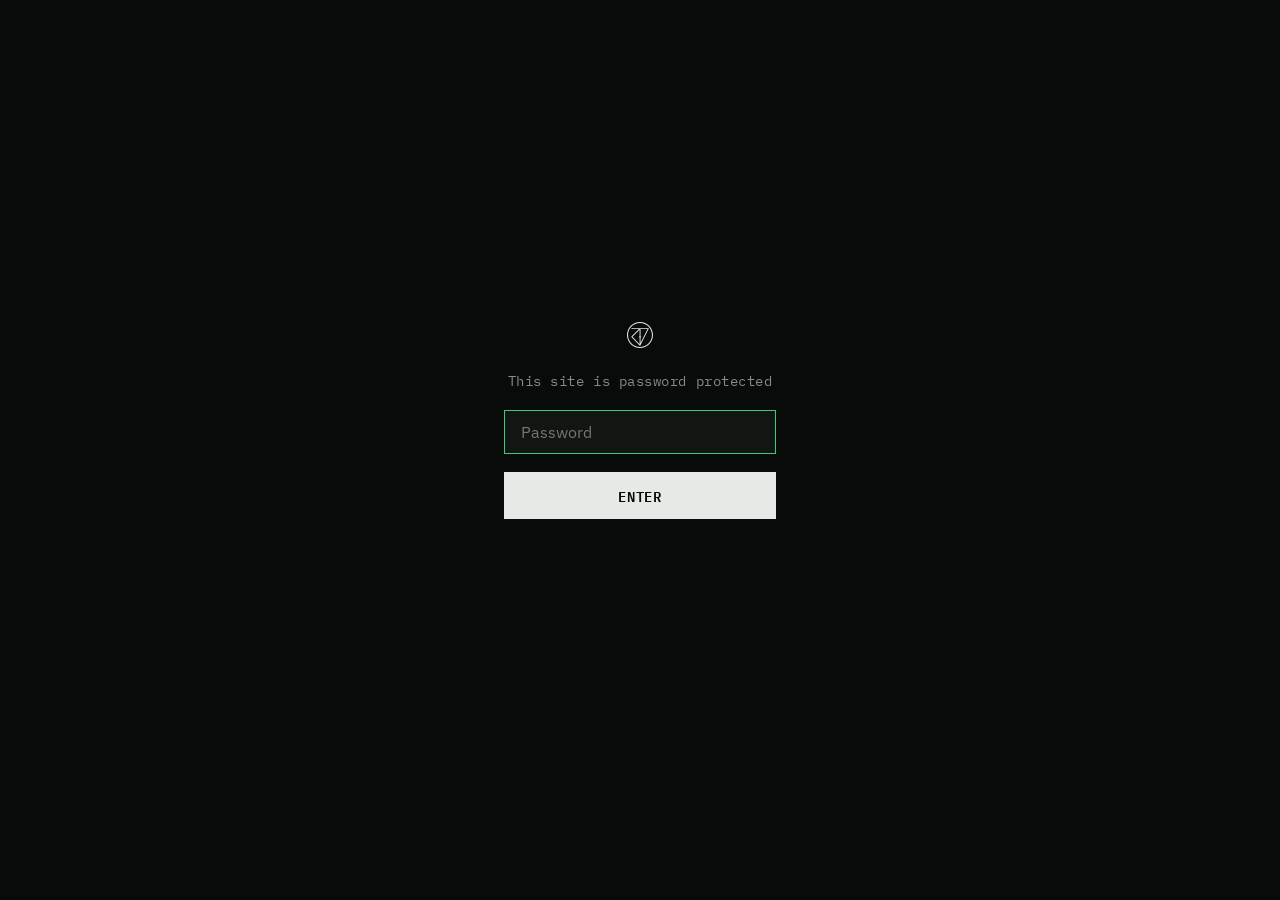
==== commit ab42e88f: "New concept" ====
--- a/custom-video-request.html
+++ b/custom-video-request.html
@@ -45,15 +45,17 @@
         <div class="r">OnStar Vehicle Insights</div>
       </div>
     </div>
-    <nav class="ticks">
-      <a href="#situation" data-tick="situation" aria-current="true">Situation</a>
-      <a href="#problem" data-tick="problem">Problem</a>
-      <a href="#approach" data-tick="approach">Approach</a>
-      <a href="#legal" data-tick="legal">Earning legal approval</a>
-      <a href="#scenarios" data-tick="scenarios">Mapping every scenario</a>
-      <a href="#outcome" data-tick="outcome">Outcome</a>
-    </nav>
-    <div class="foot"><a href="mailto:codyturnock@gmail.com">codyturnock@gmail.com</a></div>
+    <div class="rail-mid">
+      <nav class="ticks">
+        <a href="#situation" data-tick="situation" aria-current="true">Situation</a>
+        <a href="#problem" data-tick="problem">Problem</a>
+        <a href="#approach" data-tick="approach">Approach</a>
+        <a href="#legal" data-tick="legal">Earning legal approval</a>
+        <a href="#scenarios" data-tick="scenarios">Mapping every scenario</a>
+        <a href="#outcome" data-tick="outcome">Outcome</a>
+      </nav>
+      <div class="foot"><a href="mailto:codyturnock@gmail.com">codyturnock@gmail.com</a></div>
+    </div>
   </div>
 
   <main>
@@ -186,7 +188,7 @@
       </figure>
 
       <h3>Reference — timeline and scrubber interactions</h3>
-      <figure class="refs">
+      <figure class="grid refs" style="--n:4">
         <div class="frame">
           <img src="assets/cvr/insp-01.jpg" alt="Reference: video player scrubber interaction">
           <img src="assets/cvr/insp-02.jpg" alt="Reference: clip editor timeline interaction">
--- a/theme.css
+++ b/theme.css
@@ -11,43 +11,43 @@
    ========================================================================== */
 
 /* ── THEME TOKENS ──────────────────────────────────────────────────────────
-   Dark is not a real second theme here — it's kept commented, in the same
-   spirit as the reference file, so a future dark pass is a token swap and
-   not a rewrite. Every color anywhere else in this file is one of these. */
+   Dark is the shipped theme. Every color anywhere else in this file is one
+   of these. The light preset is kept commented below, same discipline as
+   the reference file — a future light pass is a token swap, not a rewrite. */
 :root{
-  --surface:oklch(97.5% 0.007 240);      /* page background — pale grid paper   */
-  --surface-raised:oklch(94.5% 0.011 240); /* cards, the matte behind screenshots */
-  --text:oklch(21% 0.015 240);           /* body and headings                   */
-  --text-muted:oklch(45% 0.02 240);      /* secondary text, labels  (~6.5:1)     */
-  --line:oklch(78% 0.017 240);           /* hairlines, dividers, borders         */
-  --line-strong:oklch(64% 0.022 240);    /* borders that need to read as a box   */
-  --grid-line:oklch(93% 0.011 240);      /* the faint background grid texture    */
-  --brand:oklch(48% 0.14 250);           /* links, active rail marker, accents   */
-  --brand-contrast:oklch(98% 0.006 240); /* text placed on a solid --brand fill  */
-  --focus:oklch(48% 0.14 250);
-  --media-frame:oklch(80% 0.016 240);    /* 1px border around every screenshot   */
-  --media-matte:oklch(94.5% 0.011 240);  /* panel behind screenshots             */
+  --surface:oklch(14.5% 0.006 152);      /* page background — flat, no texture  */
+  --surface-raised:oklch(19.5% 0.008 152); /* cards, the matte behind screenshots */
+  --text:oklch(93% 0.004 152);           /* body and headings                   */
+  --text-muted:oklch(63% 0.014 152);     /* secondary text, labels  (~6.8:1)     */
+  --line:oklch(31% 0.014 152);           /* hairlines, dividers, borders         */
+  --line-strong:oklch(42% 0.016 152);    /* borders that need to read as a box   */
+  --brand:oklch(74% 0.16 154);           /* links, active rail marker, accents   */
+  --brand-contrast:oklch(14.5% 0.006 152); /* text placed on a solid --brand fill */
+  --focus:oklch(74% 0.16 154);
+  --danger:oklch(62% 0.19 25);           /* gate error text only                */
+  --media-frame:oklch(34% 0.014 152);    /* 1px border around every screenshot   */
+  --media-matte:oklch(19.5% 0.008 152);  /* panel behind screenshots             */
 
   --s-1:8px; --s-2:16px; --s-3:26px; --s-4:44px; --s-5:76px; --s-6:120px;
   --measure:66ch;
 }
 
-/* DARK PRESET — not shipped, kept for a future pass. Same roles, re-solved
-   for a dark surface (same discipline as the reference file's commented
-   light preset — accent lightness/chroma re-tuned per surface, not inverted).
+/* LIGHT PRESET — not shipped, kept for a future pass. Same roles, re-solved
+   for a light surface (accent lightness/chroma re-tuned per surface, not
+   inverted).
 :root{
-  --surface:oklch(16% 0.014 240);
-  --surface-raised:oklch(21% 0.016 240);
-  --text:oklch(93% 0.006 240);
-  --text-muted:oklch(66% 0.018 240);
-  --line:oklch(30% 0.016 240);
-  --line-strong:oklch(40% 0.018 240);
-  --grid-line:oklch(24% 0.016 240);
-  --brand:oklch(72% 0.13 245);
-  --brand-contrast:oklch(16% 0.014 240);
-  --focus:oklch(72% 0.13 245);
-  --media-frame:oklch(32% 0.016 240);
-  --media-matte:oklch(21% 0.016 240);
+  --surface:oklch(97.5% 0.007 152);
+  --surface-raised:oklch(94.5% 0.011 152);
+  --text:oklch(21% 0.015 152);
+  --text-muted:oklch(45% 0.02 152);
+  --line:oklch(78% 0.017 152);
+  --line-strong:oklch(64% 0.022 152);
+  --brand:oklch(52% 0.16 154);
+  --brand-contrast:oklch(98% 0.006 152);
+  --focus:oklch(52% 0.16 154);
+  --danger:oklch(50% 0.19 25);
+  --media-frame:oklch(80% 0.016 152);
+  --media-matte:oklch(94.5% 0.011 152);
 }
 */
 
@@ -55,13 +55,10 @@
 html{scroll-behavior:smooth}
 body{
   margin:0;background:var(--surface);color:var(--text);
-  background-image:
-    repeating-linear-gradient(0deg, var(--grid-line) 0 1px, transparent 1px 48px),
-    repeating-linear-gradient(90deg, var(--grid-line) 0 1px, transparent 1px 48px);
   font:400 16.5px/1.65 "IBM Plex Sans","Helvetica Neue",sans-serif;
 }
 a{color:inherit}
-a.link,.rail .foot a,.mail a,.next a.big,.go{color:var(--brand)}
+a.link,.rail .foot a,.mail a,.go{color:var(--brand)}
 img{max-width:100%}
 ::selection{background:var(--brand);color:var(--brand-contrast)}
 :focus-visible{outline:2px solid var(--focus);outline-offset:3px}
@@ -78,9 +75,6 @@
 .gate-overlay{
   position:fixed;inset:0;z-index:1000;display:flex;align-items:center;
   justify-content:center;background:var(--surface);
-  background-image:
-    repeating-linear-gradient(0deg, var(--grid-line) 0 1px, transparent 1px 48px),
-    repeating-linear-gradient(90deg, var(--grid-line) 0 1px, transparent 1px 48px);
 }
 body.unlocked .gate-overlay{display:none}
 .gate-form{
@@ -102,15 +96,21 @@
   letter-spacing:.06em;text-transform:uppercase;cursor:pointer;
 }
 .gate-submit:hover{background:var(--brand);border-color:var(--brand);color:var(--brand-contrast)}
-.gate-error{color:#b8433a;font-size:.8rem;min-height:1.2em;font-family:"IBM Plex Mono"}
+.gate-error{color:var(--danger);font-size:.8rem;min-height:1.2em;font-family:"IBM Plex Mono"}
 
 /* ── shell + sticky rail ───────────────────────────────────────────────── */
 .shell{max-width:1220px;margin:0 auto;padding:0 24px;
   display:grid;grid-template-columns:250px minmax(0,1fr);gap:64px;align-items:start}
 
+/* Identity (logo, or the back-link + project title on a case study) stays
+   pinned at the top of the viewport at all times. The nav ticks + contact
+   footer are grouped in .rail-mid, which auto-margins into the middle of
+   whatever space is left below — so it's always centered, regardless of
+   how tall the identity block or the tick list happens to be. */
 .rail{position:sticky;top:0;height:100vh;height:100svh;
-  display:flex;flex-direction:column;justify-content:space-between;padding:34px 0}
-.rail .back{font-family:"IBM Plex Mono";font-size:13px;color:var(--brand);text-decoration:none;letter-spacing:.03em}
+  display:flex;flex-direction:column;padding:34px 0}
+.rail-mid{margin-top:auto;margin-bottom:auto;display:flex;flex-direction:column;gap:var(--s-5)}
+.rail .back{font-family:"IBM Plex Mono";font-size:13px;color:var(--text-muted);text-decoration:none;letter-spacing:.03em}
 .rail .back:hover{color:var(--text)}
 .rail .id{display:flex;align-items:center;gap:10px}
 .rail .id svg{width:20px;height:20px;flex:none}
@@ -120,7 +120,7 @@
 .rail .who{margin-top:var(--s-3)}
 .rail .who .n{font:600 17px/1.25 "IBM Plex Sans",sans-serif;letter-spacing:-.01em}
 
-.ticks{list-style:none;margin:26px 0 0;padding:0}
+.ticks{list-style:none;margin:0;padding:0}
 .ticks a{display:block;text-decoration:none;color:var(--text-muted);font-family:"IBM Plex Mono";
   font-size:12.5px;letter-spacing:.02em;padding:8px 0 8px 18px;border-left:1px solid var(--line);
   transition:color .2s,border-color .2s}
@@ -143,11 +143,13 @@
 
 /* ==========================================================================
    HOME PAGE — full-viewport sections, sticky rail, scroll snap desktop only
+   Scoped to main.home-main so it can never leak onto a case study's <main>
+   (a bare "section" selector has lower specificity than "main section" and
+   would otherwise lose to these rules on every page sharing this file).
    ========================================================================== */
-main section{min-height:100vh;min-height:100svh;
+main.home-main section{min-height:100vh;min-height:100svh;
   display:flex;flex-direction:column;justify-content:center;
-  padding:96px 0;border-bottom:1px solid var(--line)}
-main section:last-child{border-bottom:0}
+  padding:96px 0}
 
 #intro h1{margin:0;font:600 clamp(32px,5.2vw,60px)/1.08 "IBM Plex Sans",sans-serif;
   letter-spacing:-.02em;max-width:16ch}
@@ -156,13 +158,14 @@
 #intro .tags span{border:1px solid var(--line-strong);padding:5px 12px;font-family:"IBM Plex Mono";
   font-size:12.5px;color:var(--text-muted);letter-spacing:.02em}
 
-.meta{font-size:13px;color:var(--brand);letter-spacing:.04em;margin-bottom:16px;text-transform:uppercase}
+.meta{font-size:13px;color:var(--text-muted);letter-spacing:.04em;margin-bottom:16px;text-transform:uppercase}
 section h2{margin:0;font:600 clamp(27px,4.2vw,46px)/1.14 "IBM Plex Sans",sans-serif;
   letter-spacing:-.015em;max-width:18ch}
 .lede{margin:24px 0 0;max-width:58ch;font-size:17px;color:var(--text)}
 .facts{display:grid;grid-template-columns:repeat(3,minmax(0,1fr));gap:0;
   margin-top:40px;border-top:1px solid var(--line)}
 .facts div{padding:18px 22px 18px 0;border-right:1px solid var(--line)}
+.facts div:not(:first-child){padding-left:22px}
 .facts div:last-child{border-right:0;padding-right:0}
 .facts b{display:block;font:600 15px/1.3 "IBM Plex Sans",sans-serif;margin-bottom:6px}
 .facts span{font-size:13.5px;color:var(--text-muted);line-height:1.55;display:block;max-width:30ch}
@@ -184,13 +187,17 @@
 
 @media (min-width:900px) and (prefers-reduced-motion:no-preference){
   html{scroll-snap-type:y proximity}
-  main section{scroll-snap-align:center}
+  main.home-main section{scroll-snap-align:center}
 }
 
 /* ==========================================================================
    CASE STUDY PAGES — continuous reading, same rail component
    ========================================================================== */
 .head{padding:88px 0 0}
+.badge{display:inline-flex;align-items:center;gap:8px;border:1px solid var(--line-strong);
+  padding:5px 12px;font-family:"IBM Plex Mono";font-size:12px;color:var(--text-muted);
+  letter-spacing:.04em;text-transform:uppercase;margin-bottom:var(--s-3)}
+.badge i{width:6px;height:6px;border-radius:50%;background:var(--brand);display:block;flex:none}
 .head h1{margin:0;font:600 clamp(32px,4.8vw,54px)/1.08 "IBM Plex Sans",sans-serif;
   letter-spacing:-.02em;max-width:15ch}
 .head .stand{margin:var(--s-4) 0 0;max-width:58ch;font-size:18px;color:var(--text-muted);line-height:1.6}
@@ -201,8 +208,9 @@
 .summary{display:grid;grid-template-columns:repeat(3,minmax(0,1fr));
   margin:var(--s-5) 0 0;border-top:1px solid var(--line);border-bottom:1px solid var(--line)}
 .summary > div{padding:var(--s-3) var(--s-3) var(--s-3) 0;border-right:1px solid var(--line)}
+.summary > div:not(:first-child){padding-left:var(--s-3)}
 .summary > div:last-child{border-right:0;padding-right:0}
-.summary dt{font-size:12.5px;color:var(--brand);letter-spacing:.04em;text-transform:uppercase;margin-bottom:8px}
+.summary dt{font-size:12.5px;color:var(--text-muted);letter-spacing:.04em;text-transform:uppercase;margin-bottom:8px}
 .summary dd{margin:0;font-size:15px;line-height:1.55}
 
 section{padding:var(--s-6) 0 0}
@@ -230,25 +238,37 @@
 .pull cite{display:block;margin-top:var(--s-2);font-family:"IBM Plex Mono";font-size:13px;
   font-style:normal;color:var(--text-muted)}
 
-/* image system — .plate / .wide / .row / .board / .refs, all sharing the
-   matte + frame so a screenshot always sits inside a panel, never floats
-   directly on the grid-paper background */
+/* image system — .plate / .wide / .row / .grid / .board / .refs, all sharing
+   the matte + frame so a screenshot always sits inside a panel, never floats
+   directly on the background.
+     .row   2-3 screens in one line, set --n
+     .grid  many small items that wrap, set --n (same mechanics as .row —
+            named separately because it reads as a different intent: a few
+            screens side by side vs. a sheet of many small thumbnails)
+     .refs  modifier (on .row or .grid) — reference material, dimmed
+   A cell inside .row/.grid may be a bare <img>, or
+   <div class="item"><span class="cap">label</span><img></div> when that one
+   image needs its own caption. */
 figure{margin:var(--s-4) 0}
 figure .frame{background:var(--media-matte);border:1px solid var(--media-frame);padding:16px}
 figure .frame img{display:block;width:100%;height:auto}
+figure .frame .item{display:flex;flex-direction:column;gap:0}
+figure .frame .cap{display:block;font-family:"IBM Plex Mono";font-size:12px;color:var(--text-muted);
+  letter-spacing:.02em;margin-bottom:var(--s-1)}
 figcaption{margin-top:var(--s-1);font-size:13px;color:var(--text-muted);max-width:56ch}
 figure.plate{max-width:var(--measure)}
-figure.row .frame{display:grid;grid-template-columns:repeat(var(--n,3),minmax(0,1fr));gap:16px}
+figure.row .frame,figure.grid .frame{display:grid;grid-template-columns:repeat(var(--n,3),minmax(0,1fr));gap:16px}
 figure.board .frame{padding:22px;overflow:auto}
 figure.board a{display:block}
-figure.refs .frame{display:grid;grid-template-columns:repeat(4,minmax(0,1fr));gap:12px;padding:12px;opacity:.85}
+figure.refs .frame{opacity:.85}
 
 .results{display:grid;grid-template-columns:repeat(3,minmax(0,1fr));
   margin:var(--s-4) 0 0;border-top:1px solid var(--line)}
 .results > div{padding:var(--s-3) var(--s-3) 0 0;border-right:1px solid var(--line)}
+.results > div:not(:first-child){padding-left:var(--s-3)}
 .results > div:last-child{border-right:0;padding-right:0}
 .results b{display:block;font:600 28px/1 "IBM Plex Mono",monospace;letter-spacing:-.01em;
-  margin-bottom:var(--s-1);color:var(--brand)}
+  margin-bottom:var(--s-1)}
 .results span{font-size:13.5px;color:var(--text-muted);line-height:1.55;display:block;max-width:32ch}
 
 .next{margin:var(--s-6) 0 0;padding:var(--s-4) 0 var(--s-6);border-top:1px solid var(--line);
@@ -266,6 +286,7 @@
 @media(max-width:960px){
   .summary{grid-template-columns:1fr}
   .summary > div{border-right:0;border-bottom:1px solid var(--line);padding:var(--s-3) 0}
+  .summary > div:not(:first-child){padding-left:0}
   .summary > div:last-child{border-bottom:0}
 }
 @media(max-width:900px){
@@ -273,15 +294,17 @@
   .rail{position:static;height:auto;padding:26px 0 0}
   .ticks,.rail .foot{display:none}
   .head{padding-top:var(--s-5)}
-  main section{min-height:0;padding:52px 0}
+  main.home-main section{min-height:0;padding:52px 0}
   section{padding-top:var(--s-5)}
   .facts{grid-template-columns:1fr}
   .facts div{border-right:0;border-bottom:1px solid var(--line);padding-right:0}
+  .facts div:not(:first-child){padding-left:0}
   .facts div:last-child{border-bottom:0}
   #about .two{grid-template-columns:1fr;gap:30px}
   figure.row .frame{grid-template-columns:1fr}
-  figure.refs .frame{grid-template-columns:repeat(2,1fr)}
+  figure.grid .frame{grid-template-columns:repeat(2,minmax(0,1fr))}
   .results{grid-template-columns:1fr}
   .results > div{border-right:0;border-bottom:1px solid var(--line);padding:var(--s-3) 0}
+  .results > div:not(:first-child){padding-left:0}
   .results > div:last-child{border-bottom:0}
 }
